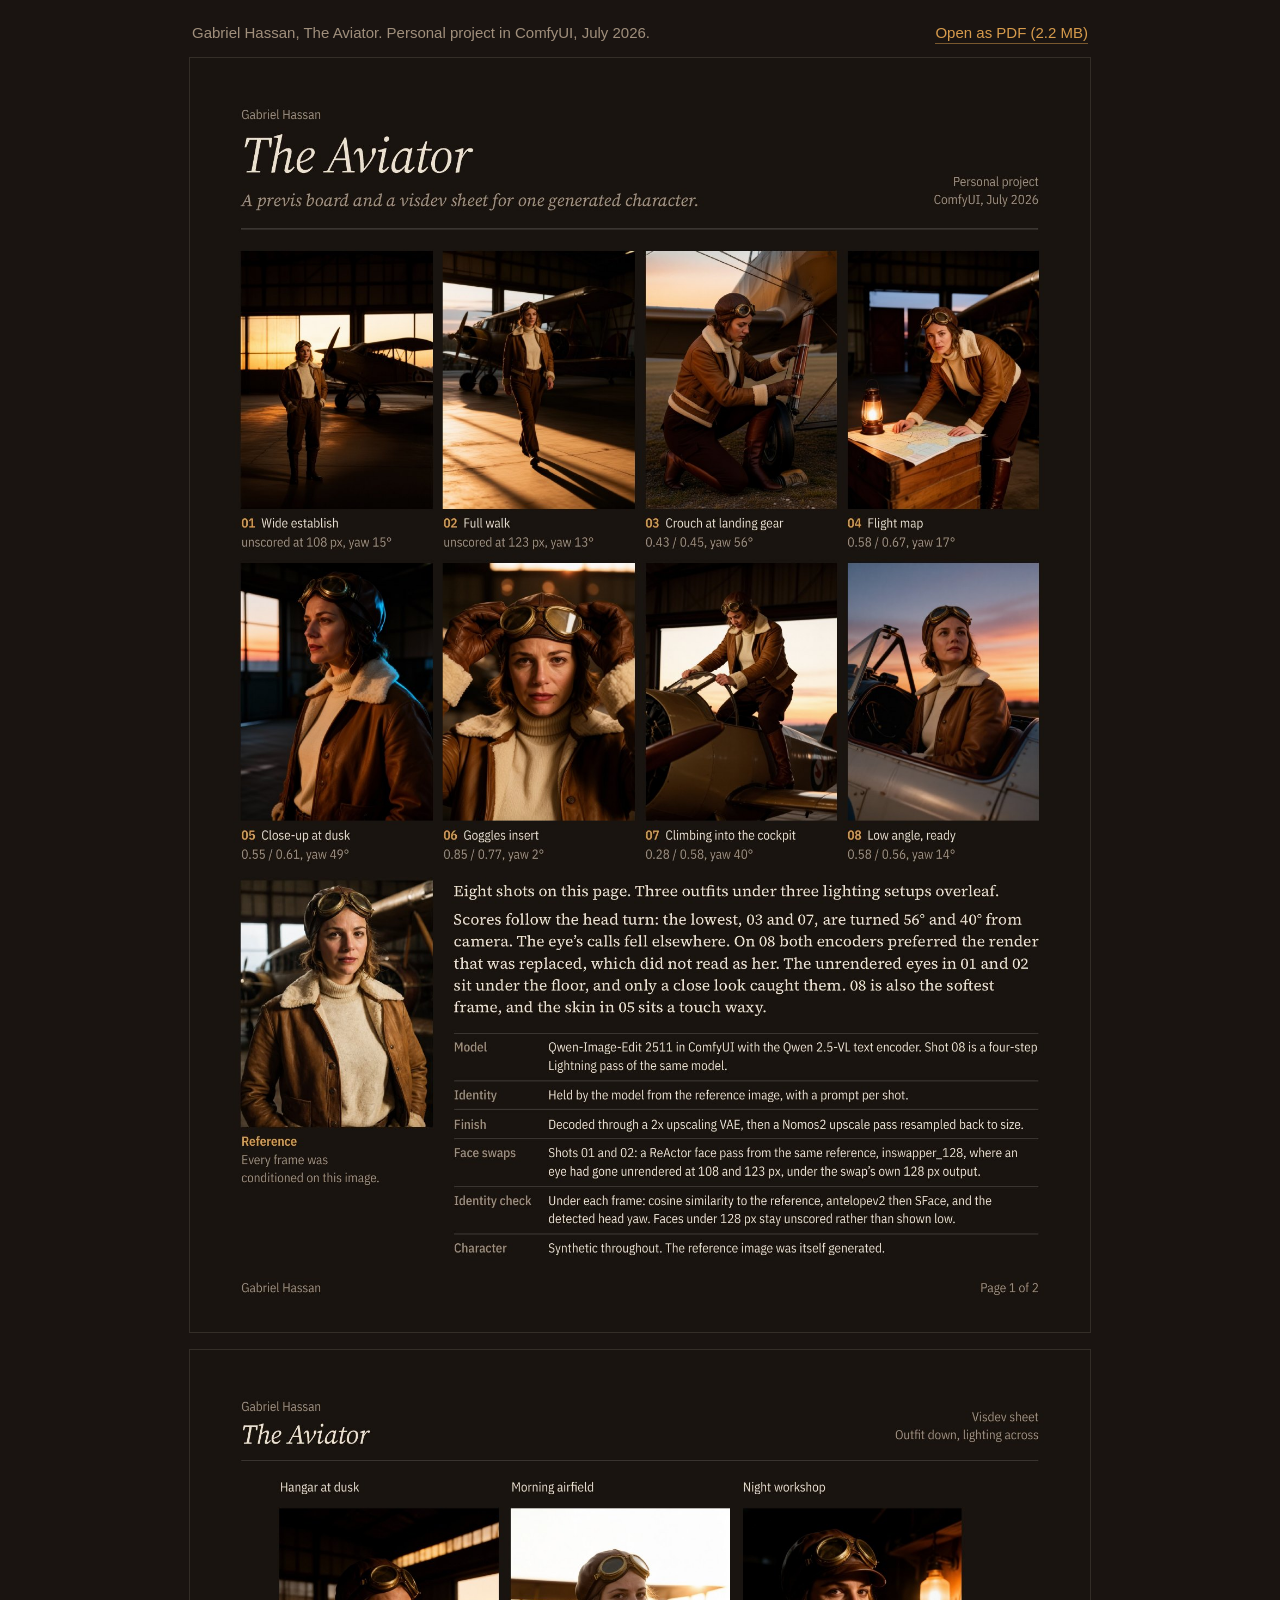
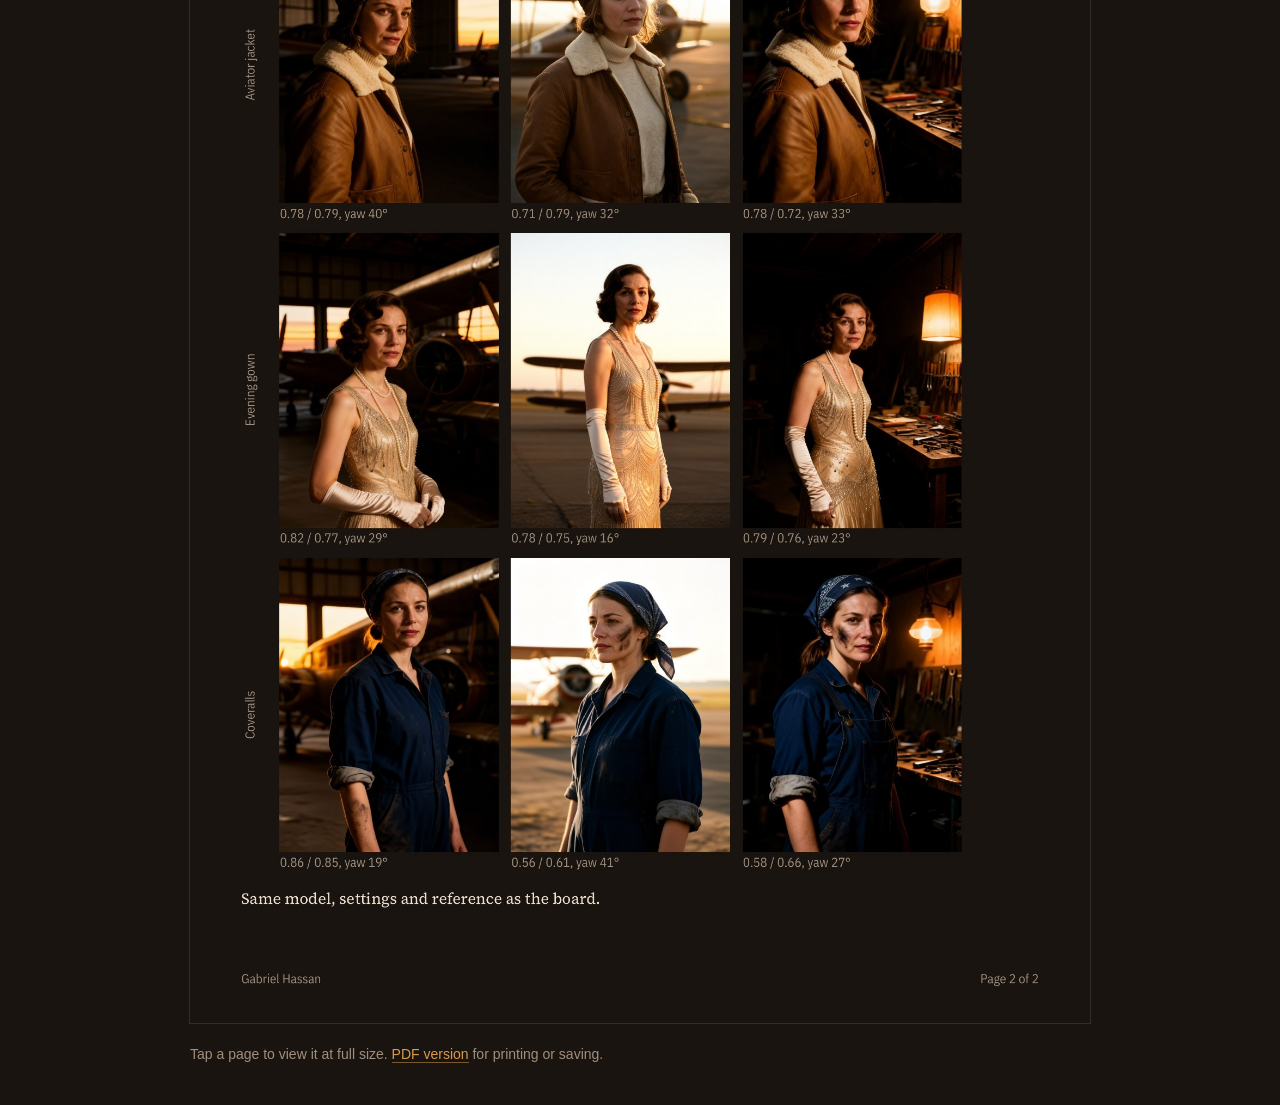
==== index.html @ c5a71114 "The Aviator board: landing page, page images and PDF" ====
<!DOCTYPE html>
<html lang="en">
<head>
<meta charset="utf-8">
<meta name="viewport" content="width=device-width, initial-scale=1">
<title>The Aviator, Gabriel Hassan</title>
<meta name="description" content="A previs board and a visdev sheet for one generated character, with identity scores under every frame. Personal project in ComfyUI, July 2026.">
<meta name="robots" content="noindex">
<style>
  :root { --ground: #1a1411; --wool: #ece1cf; --leather: #a08f7c; --lantern: #d79b4c; }
  html, body { margin: 0; padding: 0; background: var(--ground); color: var(--wool); }
  body { font-family: "IBM Plex Sans Condensed", "Helvetica Neue", Arial, sans-serif; font-size: 15px; line-height: 1.4; }
  .wrap { max-width: 900px; margin: 0 auto; padding: 16px 16px 40px; }
  header { display: flex; justify-content: space-between; align-items: baseline; gap: 16px; flex-wrap: wrap; padding: 6px 2px 14px; color: var(--leather); }
  header a { color: var(--lantern); text-decoration: none; border-bottom: 1px solid rgba(215,155,76,0.5); }
  header a:hover, header a:focus { border-bottom-color: var(--lantern); }
  .page { display: block; width: 100%; height: auto; margin: 0 0 18px; box-shadow: 0 0 0 1px rgba(236,225,207,0.12); }
  footer { color: var(--leather); font-size: 14px; padding-top: 4px; }
  footer a { color: var(--lantern); text-decoration: none; border-bottom: 1px solid rgba(215,155,76,0.5); }
</style>
</head>
<body>
<div class="wrap">
  <header>
    <span>Gabriel Hassan, The Aviator. Personal project in ComfyUI, July 2026.</span>
    <a href="Gabriel_Hassan_Aviator_Board.pdf">Open as PDF (2.2 MB)</a>
  </header>
  <a href="page-1.jpg"><img class="page" src="page-1.jpg" width="1653" height="2339" alt="Page 1: eight-shot previs board of The Aviator with a reference image, captions, identity scores under each shot and a spec table."></a>
  <a href="page-2.jpg"><img class="page" src="page-2.jpg" width="1653" height="2339" alt="Page 2: visdev sheet, three outfits down and three lighting setups across, with identity scores under each cell."></a>
  <footer>Tap a page to view it at full size. <a href="Gabriel_Hassan_Aviator_Board.pdf">PDF version</a> for printing or saving.</footer>
</div>
</body>
</html>
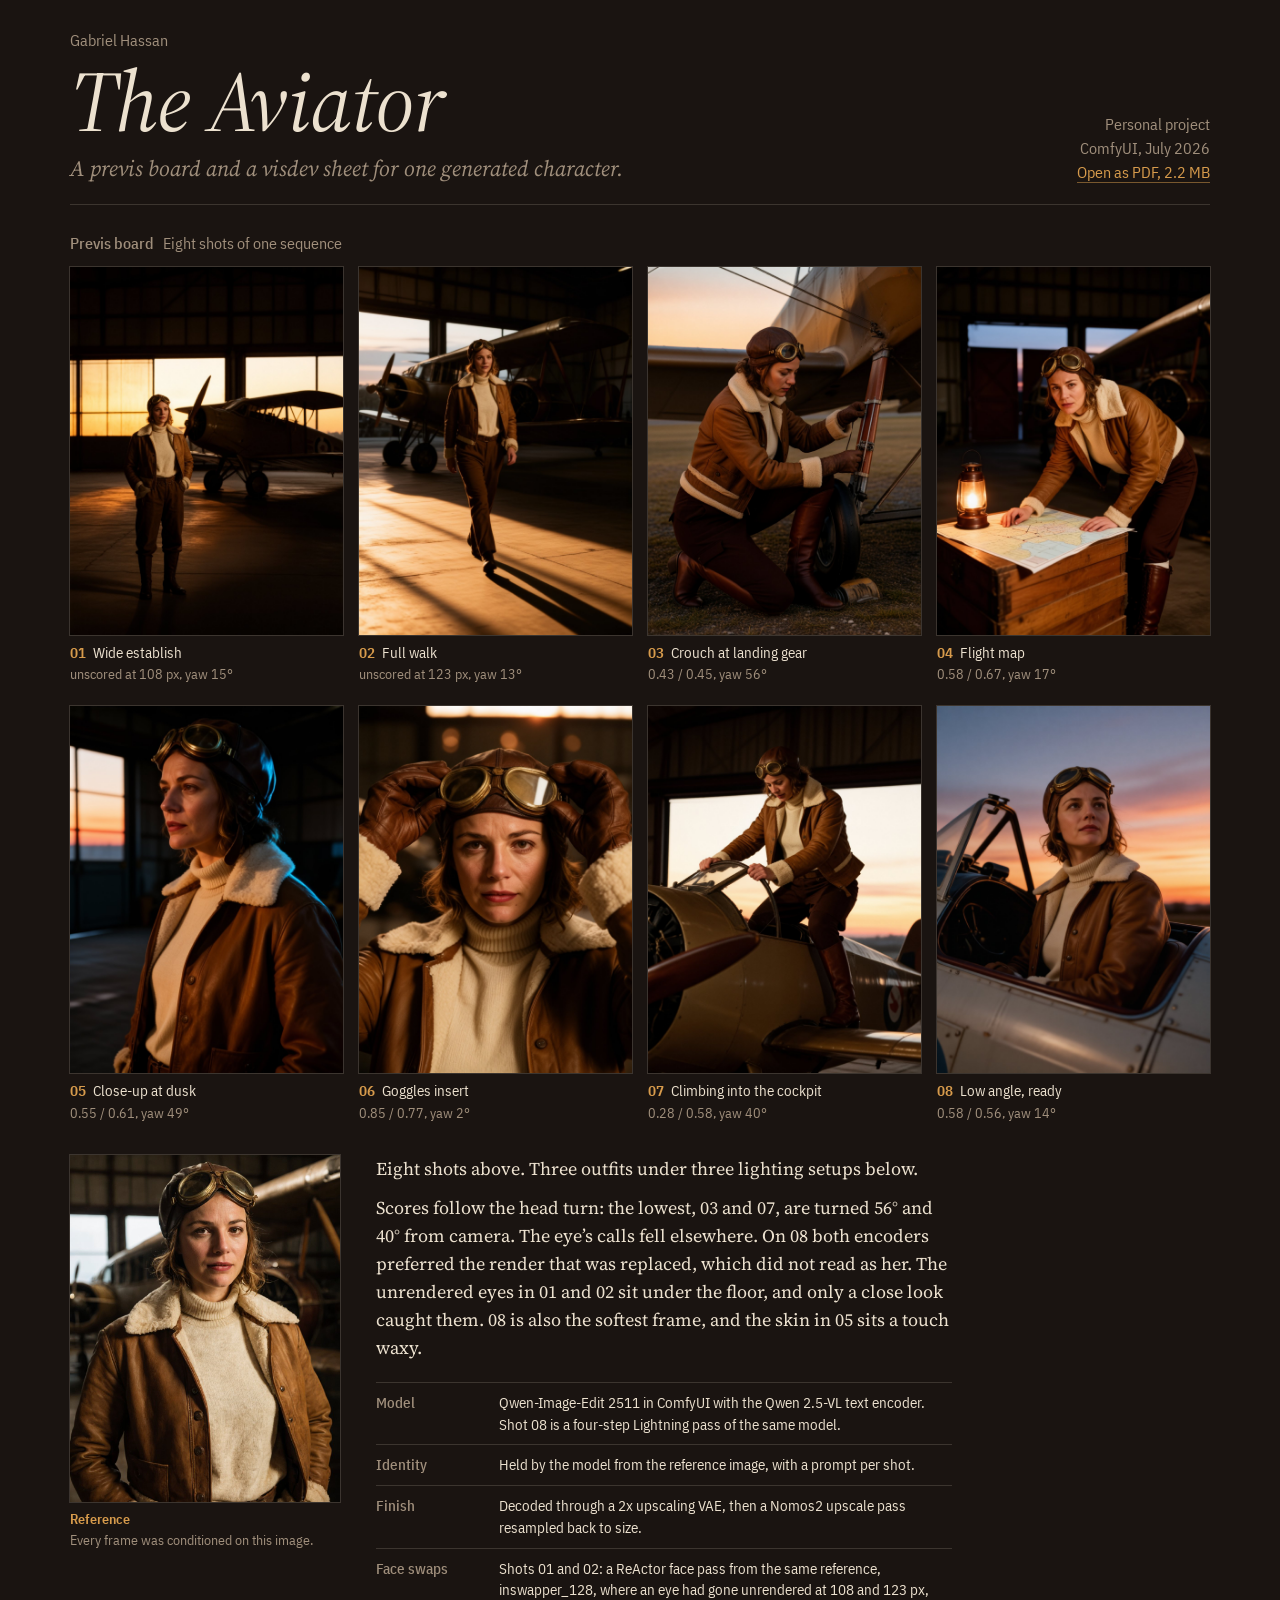
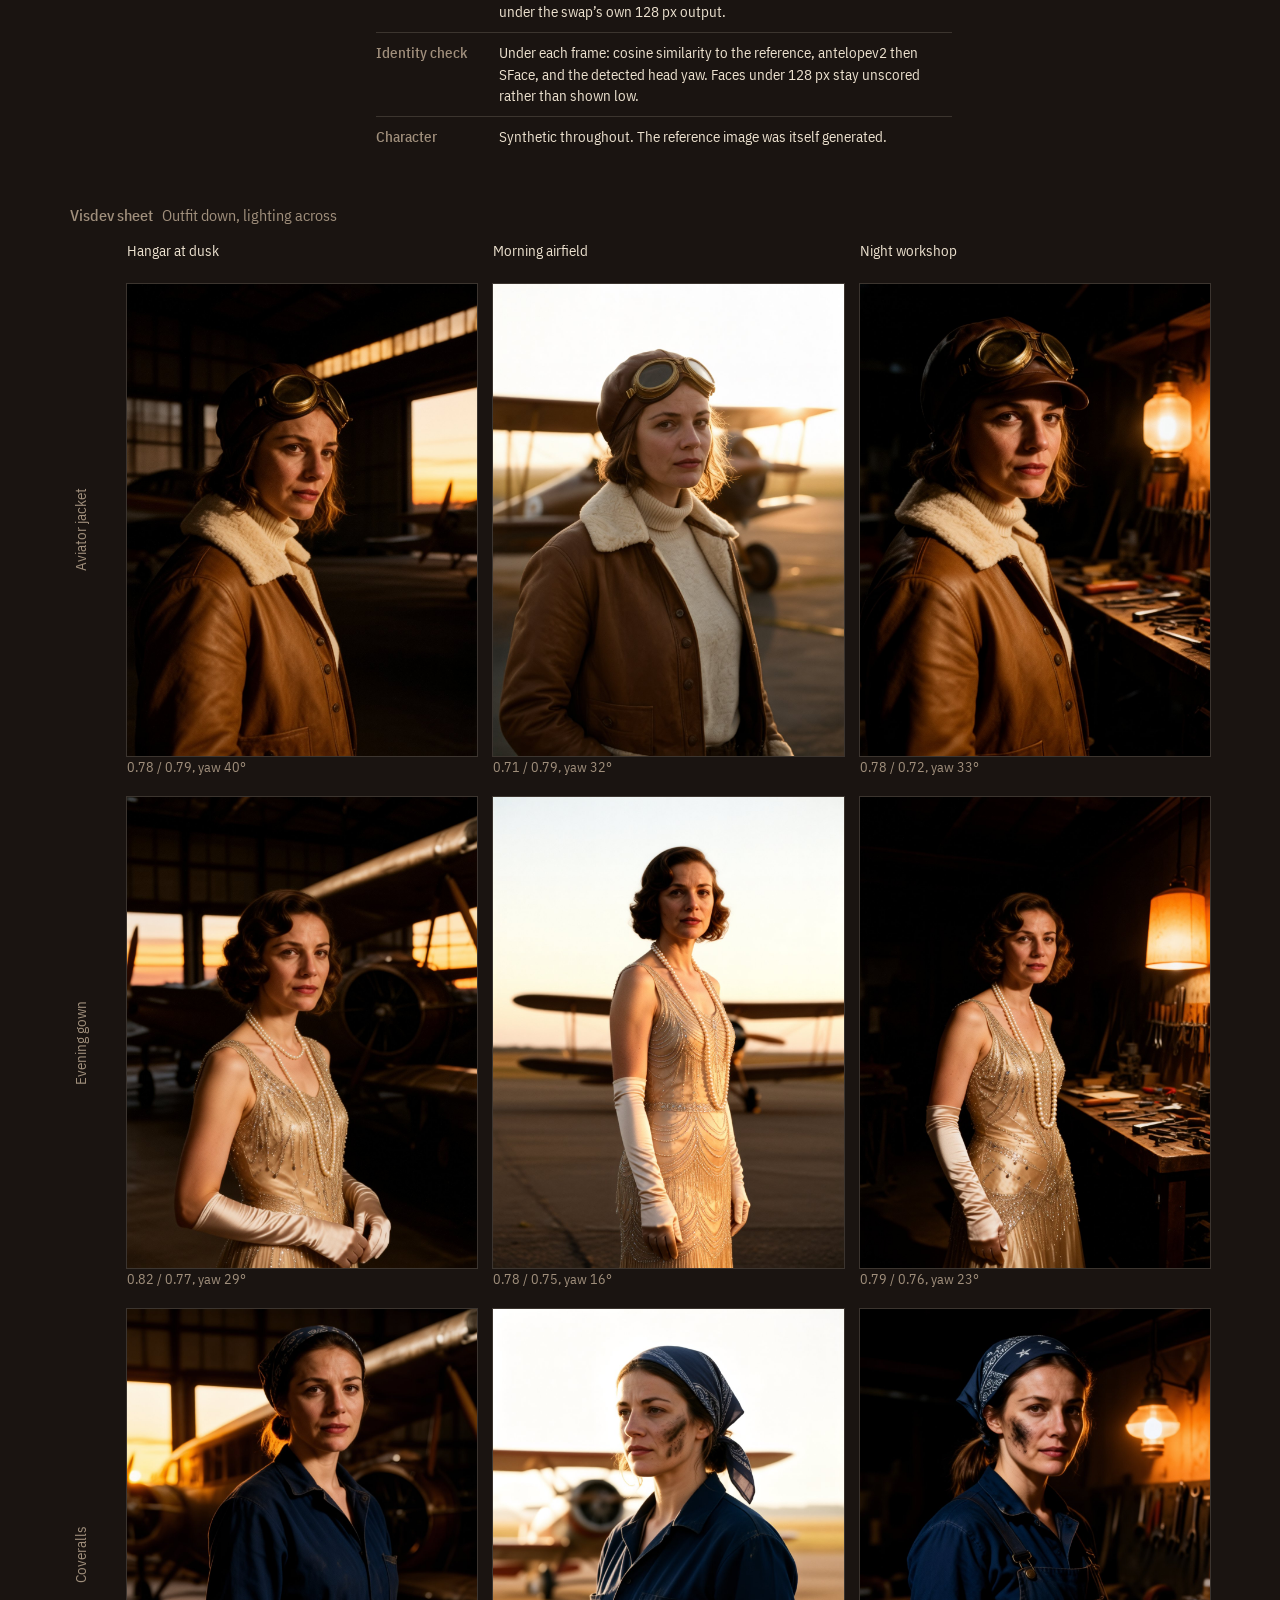
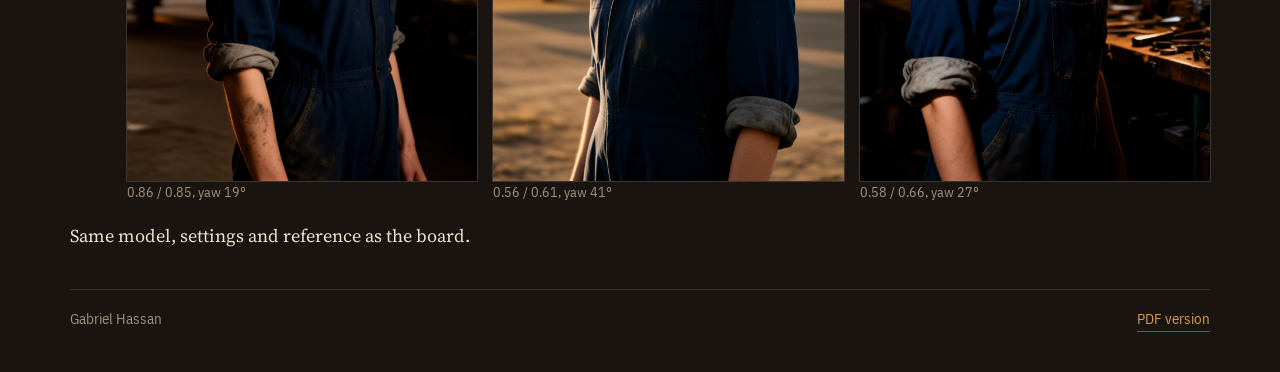
==== commit c9d68ec6: "Native responsive page: frames at 1200 px, live text, vendored fonts Replaces the two page images wi" ====
--- a/index.html
+++ b/index.html
@@ -6,28 +6,223 @@
 <title>The Aviator, Gabriel Hassan</title>
 <meta name="description" content="A previs board and a visdev sheet for one generated character, with identity scores under every frame. Personal project in ComfyUI, July 2026.">
 <meta name="robots" content="noindex">
+<meta name="theme-color" content="#1a1411">
+<link rel="stylesheet" href="fonts/fonts.css">
 <style>
-  :root { --ground: #1a1411; --wool: #ece1cf; --leather: #a08f7c; --lantern: #d79b4c; }
-  html, body { margin: 0; padding: 0; background: var(--ground); color: var(--wool); }
-  body { font-family: "IBM Plex Sans Condensed", "Helvetica Neue", Arial, sans-serif; font-size: 15px; line-height: 1.4; }
-  .wrap { max-width: 900px; margin: 0 auto; padding: 16px 16px 40px; }
-  header { display: flex; justify-content: space-between; align-items: baseline; gap: 16px; flex-wrap: wrap; padding: 6px 2px 14px; color: var(--leather); }
-  header a { color: var(--lantern); text-decoration: none; border-bottom: 1px solid rgba(215,155,76,0.5); }
-  header a:hover, header a:focus { border-bottom-color: var(--lantern); }
-  .page { display: block; width: 100%; height: auto; margin: 0 0 18px; box-shadow: 0 0 0 1px rgba(236,225,207,0.12); }
-  footer { color: var(--leather); font-size: 14px; padding-top: 4px; }
-  footer a { color: var(--lantern); text-decoration: none; border-bottom: 1px solid rgba(215,155,76,0.5); }
+  :root {
+    --ground: #1a1411; --wool: #ece1cf; --leather: #a08f7c; --lantern: #d79b4c; --hair: rgba(236, 225, 207, 0.16);
+    --serif: "Source Serif 4", "Liberation Serif", Georgia, serif;
+    --sans: "IBM Plex Sans Condensed", "Liberation Sans", Arial, sans-serif;
+  }
+  * { box-sizing: border-box; }
+  html { background: var(--ground); }
+  body { margin: 0; background: var(--ground); color: var(--wool); font-family: var(--serif); font-size: 17px; line-height: 1.5; font-optical-sizing: auto; -webkit-text-size-adjust: 100%; }
+  img { max-width: 100%; height: auto; display: block; }
+  a { color: var(--lantern); }
+  a:focus-visible { outline: 2px solid var(--lantern); outline-offset: 3px; }
+  p { margin: 0; }
+  .wrap { max-width: 1180px; margin: 0 auto; padding-inline: 20px; padding-block: 28px 40px; }
+  .sans { font-family: var(--sans); font-weight: 400; color: var(--leather); line-height: 1.4; }
+
+  .mast { display: grid; grid-template-columns: 1fr auto; align-items: end; gap: 16px 32px; padding-bottom: 20px; margin-bottom: 28px; border-bottom: 1px solid var(--hair); }
+  .mast .who { font-family: var(--sans); color: var(--leather); font-size: 16px; margin-bottom: 6px; }
+  .mast h1 { font-family: var(--serif); font-style: italic; font-weight: 400; font-size: clamp(46px, 7.5vw, 86px); line-height: 1; letter-spacing: -0.012em; margin: 0 0 10px; color: var(--wool); }
+  .mast .sub { font-style: italic; font-size: clamp(18px, 2vw, 22px); line-height: 1.35; color: var(--leather); max-width: 32em; }
+  .mast .meta { font-family: var(--sans); color: var(--leather); font-size: 16px; text-align: right; }
+  .mast .meta span { display: block; }
+  .mast .meta a { text-decoration: none; border-bottom: 1px solid rgba(215, 155, 76, 0.5); }
+  .mast .meta a:hover { border-bottom-color: var(--lantern); }
+
+  h2 { font-family: var(--sans); font-weight: 500; font-size: 16px; color: var(--leather); margin: 0 0 14px; line-height: 1.3; }
+  h2 span { font-weight: 400; }
+  h2 span::before { content: "   "; white-space: pre; }
+
+  .tiles { list-style: none; margin: 0 0 32px; padding: 0; display: grid; grid-template-columns: repeat(4, 1fr); gap: 22px 16px; }
+  .tile a, .cell a { display: block; box-shadow: 0 0 0 1px var(--hair); }
+  .tile a:hover, .cell a:hover { box-shadow: 0 0 0 1px var(--leather); }
+  .lab { display: block; margin-top: 8px; font-family: var(--sans); font-size: 15px; color: var(--wool); line-height: 1.35; }
+  .lab b { font-weight: 600; color: var(--lantern); margin-right: 7px; font-variant-numeric: tabular-nums; }
+  .score { display: block; margin-top: 2px; font-family: var(--sans); font-size: 14px; color: var(--leather); font-variant-numeric: tabular-nums; line-height: 1.35; }
+
+  .below { display: grid; grid-template-columns: minmax(200px, 270px) 1fr; gap: 24px 36px; align-items: start; margin-bottom: 48px; }
+  .ref { margin: 0; }
+  .ref a { display: block; box-shadow: 0 0 0 1px var(--hair); }
+  .ref figcaption { margin-top: 8px; font-family: var(--sans); font-size: 14px; color: var(--leather); line-height: 1.4; }
+  .ref figcaption b { display: block; font-weight: 600; color: var(--lantern); margin-bottom: 2px; }
+  .caption { font-size: 18px; line-height: 1.55; color: var(--wool); max-width: 64ch; }
+  .caption + .caption { margin-top: 12px; }
+  table.spec { border-collapse: collapse; width: 100%; max-width: 64ch; margin-top: 20px; }
+  table.spec th, table.spec td { font-family: var(--sans); font-size: 15px; line-height: 1.45; text-align: left; vertical-align: top; padding: 9px 0; border-top: 1px solid var(--hair); }
+  table.spec th { font-weight: 500; color: var(--leather); width: 8.2em; padding-right: 14px; }
+  table.spec td { color: var(--wool); }
+
+  .sheet { display: grid; grid-template-columns: 2.4em repeat(3, 1fr); gap: 20px 16px; align-items: start; margin-bottom: 20px; }
+  .sheet .colhead { font-family: var(--sans); font-size: 15px; color: var(--wool); padding-bottom: 2px; }
+  .sheet .rowhead { font-family: var(--sans); font-size: 15px; color: var(--leather); writing-mode: vertical-rl; transform: rotate(180deg); height: 100%; text-align: center; align-self: stretch; }
+  .sheet .light { display: none; }
+  .sheet + .caption { margin-bottom: 40px; }
+
+  footer { display: flex; justify-content: space-between; gap: 16px; flex-wrap: wrap; padding-top: 18px; border-top: 1px solid var(--hair); font-family: var(--sans); font-size: 15px; color: var(--leather); }
+  footer a { text-decoration: none; border-bottom: 1px solid rgba(215, 155, 76, 0.5); }
+
+  @media (max-width: 899px) {
+    .tiles { grid-template-columns: repeat(2, 1fr); gap: 20px 14px; }
+  }
+  @media (max-width: 719px) {
+    .wrap { padding-inline: 16px; padding-block: 20px 32px; }
+    .mast { grid-template-columns: 1fr; gap: 10px; }
+    .mast .meta { text-align: left; }
+    .below { grid-template-columns: 1fr; }
+    .ref { max-width: 270px; }
+    .sheet { grid-template-columns: repeat(3, 1fr); gap: 16px 8px; }
+    .sheet .colhead { display: none; }
+    .sheet .rowhead { grid-column: 1 / -1; writing-mode: horizontal-tb; transform: none; height: auto; text-align: left; color: var(--wool); margin-top: 6px; }
+    .sheet .light { display: block; margin-top: 6px; font-family: var(--sans); font-size: 13px; color: var(--wool); line-height: 1.3; }
+    .sheet .score { font-size: 12.5px; }
+    .lab { font-size: 14px; }
+    .score { font-size: 13px; }
+    .caption { font-size: 17px; }
+    table.spec th { width: 6.6em; padding-right: 10px; }
+    table.spec th, table.spec td { font-size: 14px; }
+  }
 </style>
 </head>
 <body>
 <div class="wrap">
-  <header>
-    <span>Gabriel Hassan, The Aviator. Personal project in ComfyUI, July 2026.</span>
-    <a href="Gabriel_Hassan_Aviator_Board.pdf">Open as PDF (2.2 MB)</a>
+  <header class="mast">
+    <div>
+      <div class="who">Gabriel Hassan</div>
+      <h1>The Aviator</h1>
+      <p class="sub">A previs board and a visdev sheet for one generated character.</p>
+    </div>
+    <div class="meta"><span>Personal project</span><span>ComfyUI, July 2026</span><span><a href="Gabriel_Hassan_Aviator_Board.pdf">Open as PDF, 2.2 MB</a></span></div>
   </header>
-  <a href="page-1.jpg"><img class="page" src="page-1.jpg" width="1653" height="2339" alt="Page 1: eight-shot previs board of The Aviator with a reference image, captions, identity scores under each shot and a spec table."></a>
-  <a href="page-2.jpg"><img class="page" src="page-2.jpg" width="1653" height="2339" alt="Page 2: visdev sheet, three outfits down and three lighting setups across, with identity scores under each cell."></a>
-  <footer>Tap a page to view it at full size. <a href="Gabriel_Hassan_Aviator_Board.pdf">PDF version</a> for printing or saving.</footer>
+
+  <section aria-labelledby="board-h">
+    <h2 id="board-h">Previs board<span>Eight shots of one sequence</span></h2>
+    <ol class="tiles">
+      <li class="tile">
+        <a href="frames/pfx-01.jpg"><img src="frames/pfx-01.jpg" width="1200" height="1615" loading="lazy" alt="Shot 01, wide establish"></a>
+        <span class="lab"><b>01</b>Wide establish</span>
+        <span class="score">unscored at 108 px, yaw 15°</span>
+      </li>
+      <li class="tile">
+        <a href="frames/pfx-02.jpg"><img src="frames/pfx-02.jpg" width="1200" height="1615" loading="lazy" alt="Shot 02, full walk"></a>
+        <span class="lab"><b>02</b>Full walk</span>
+        <span class="score">unscored at 123 px, yaw 13°</span>
+      </li>
+      <li class="tile">
+        <a href="frames/pfx-03.jpg"><img src="frames/pfx-03.jpg" width="1200" height="1615" loading="lazy" alt="Shot 03, crouch at landing gear"></a>
+        <span class="lab"><b>03</b>Crouch at landing gear</span>
+        <span class="score">0.43 / 0.45, yaw 56°</span>
+      </li>
+      <li class="tile">
+        <a href="frames/pfx-04.jpg"><img src="frames/pfx-04.jpg" width="1200" height="1615" loading="lazy" alt="Shot 04, flight map"></a>
+        <span class="lab"><b>04</b>Flight map</span>
+        <span class="score">0.58 / 0.67, yaw 17°</span>
+      </li>
+      <li class="tile">
+        <a href="frames/pfx-05.jpg"><img src="frames/pfx-05.jpg" width="1200" height="1615" loading="lazy" alt="Shot 05, close-up at dusk"></a>
+        <span class="lab"><b>05</b>Close-up at dusk</span>
+        <span class="score">0.55 / 0.61, yaw 49°</span>
+      </li>
+      <li class="tile">
+        <a href="frames/pfx-06.jpg"><img src="frames/pfx-06.jpg" width="1200" height="1615" loading="lazy" alt="Shot 06, goggles insert"></a>
+        <span class="lab"><b>06</b>Goggles insert</span>
+        <span class="score">0.85 / 0.77, yaw 2°</span>
+      </li>
+      <li class="tile">
+        <a href="frames/pfx-07.jpg"><img src="frames/pfx-07.jpg" width="1200" height="1615" loading="lazy" alt="Shot 07, climbing into the cockpit"></a>
+        <span class="lab"><b>07</b>Climbing into the cockpit</span>
+        <span class="score">0.28 / 0.58, yaw 40°</span>
+      </li>
+      <li class="tile">
+        <a href="frames/pfx-08.jpg"><img src="frames/pfx-08.jpg" width="1200" height="1615" loading="lazy" alt="Shot 08, low angle, ready"></a>
+        <span class="lab"><b>08</b>Low angle, ready</span>
+        <span class="score">0.58 / 0.56, yaw 14°</span>
+      </li>
+    </ol>
+
+    <div class="below">
+      <figure class="ref">
+        <a href="frames/reference.jpg"><img src="frames/reference.jpg" width="896" height="1152" alt="The reference image: the character in a shearling flight jacket and goggles, in a hangar"></a>
+        <figcaption><b>Reference</b>Every frame was conditioned on this image.</figcaption>
+      </figure>
+      <div>
+        <p class="caption">Eight shots above. Three outfits under three lighting setups below.</p>
+        <p class="caption">Scores follow the head turn: the lowest, 03 and 07, are turned 56° and 40° from camera. The eye’s calls fell elsewhere. On 08 both encoders preferred the render that was replaced, which did not read as her. The unrendered eyes in 01 and 02 sit under the floor, and only a close look caught them. 08 is also the softest frame, and the skin in 05 sits a touch waxy.</p>
+        <table class="spec">
+          <tr><th>Model</th><td>Qwen-Image-Edit 2511 in ComfyUI with the Qwen 2.5-VL text encoder. Shot 08 is a four-step Lightning pass of the same model.</td></tr>
+          <tr><th>Identity</th><td>Held by the model from the reference image, with a prompt per shot.</td></tr>
+          <tr><th>Finish</th><td>Decoded through a 2x upscaling VAE, then a Nomos2 upscale pass resampled back to size.</td></tr>
+          <tr><th>Face swaps</th><td>Shots 01 and 02: a ReActor face pass from the same reference, inswapper_128, where an eye had gone unrendered at 108 and 123 px, under the swap’s own 128 px output.</td></tr>
+          <tr><th>Identity check</th><td>Under each frame: cosine similarity to the reference, antelopev2 then SFace, and the detected head yaw. Faces under 128 px stay unscored rather than shown low.</td></tr>
+          <tr><th>Character</th><td>Synthetic throughout. The reference image was itself generated.</td></tr>
+        </table>
+      </div>
+    </div>
+  </section>
+
+  <section aria-labelledby="sheet-h">
+    <h2 id="sheet-h">Visdev sheet<span>Outfit down, lighting across</span></h2>
+    <div class="sheet">
+      <div></div>
+      <div class="colhead">Hangar at dusk</div>
+      <div class="colhead">Morning airfield</div>
+      <div class="colhead">Night workshop</div>
+      <div class="rowhead">Aviator jacket</div>
+      <div class="cell">
+        <a href="frames/pfx-o1-aviator_l1-hangardusk.jpg"><img src="frames/pfx-o1-aviator_l1-hangardusk.jpg" width="1200" height="1615" loading="lazy" alt="Aviator jacket, hangar at dusk"></a>
+        <span class="light">Hangar at dusk</span>
+        <span class="score">0.78 / 0.79, yaw 40°</span>
+      </div>
+      <div class="cell">
+        <a href="frames/pfx-o1-aviator_l2-morningfield.jpg"><img src="frames/pfx-o1-aviator_l2-morningfield.jpg" width="1200" height="1615" loading="lazy" alt="Aviator jacket, morning airfield"></a>
+        <span class="light">Morning airfield</span>
+        <span class="score">0.71 / 0.79, yaw 32°</span>
+      </div>
+      <div class="cell">
+        <a href="frames/pfx-o1-aviator_l3-nightshop.jpg"><img src="frames/pfx-o1-aviator_l3-nightshop.jpg" width="1200" height="1615" loading="lazy" alt="Aviator jacket, night workshop"></a>
+        <span class="light">Night workshop</span>
+        <span class="score">0.78 / 0.72, yaw 33°</span>
+      </div>
+      <div class="rowhead">Evening gown</div>
+      <div class="cell">
+        <a href="frames/pfx-o2-evening_l1-hangardusk.jpg"><img src="frames/pfx-o2-evening_l1-hangardusk.jpg" width="1200" height="1615" loading="lazy" alt="Evening gown, hangar at dusk"></a>
+        <span class="light">Hangar at dusk</span>
+        <span class="score">0.82 / 0.77, yaw 29°</span>
+      </div>
+      <div class="cell">
+        <a href="frames/pfx-o2-evening_l2-morningfield.jpg"><img src="frames/pfx-o2-evening_l2-morningfield.jpg" width="1200" height="1615" loading="lazy" alt="Evening gown, morning airfield"></a>
+        <span class="light">Morning airfield</span>
+        <span class="score">0.78 / 0.75, yaw 16°</span>
+      </div>
+      <div class="cell">
+        <a href="frames/pfx-o2-evening_l3-nightshop.jpg"><img src="frames/pfx-o2-evening_l3-nightshop.jpg" width="1200" height="1615" loading="lazy" alt="Evening gown, night workshop"></a>
+        <span class="light">Night workshop</span>
+        <span class="score">0.79 / 0.76, yaw 23°</span>
+      </div>
+      <div class="rowhead">Coveralls</div>
+      <div class="cell">
+        <a href="frames/pfx-o3-coveralls_l1-hangardusk.jpg"><img src="frames/pfx-o3-coveralls_l1-hangardusk.jpg" width="1200" height="1615" loading="lazy" alt="Coveralls, hangar at dusk"></a>
+        <span class="light">Hangar at dusk</span>
+        <span class="score">0.86 / 0.85, yaw 19°</span>
+      </div>
+      <div class="cell">
+        <a href="frames/pfx-o3-coveralls_l2-morningfield.jpg"><img src="frames/pfx-o3-coveralls_l2-morningfield.jpg" width="1200" height="1615" loading="lazy" alt="Coveralls, morning airfield"></a>
+        <span class="light">Morning airfield</span>
+        <span class="score">0.56 / 0.61, yaw 41°</span>
+      </div>
+      <div class="cell">
+        <a href="frames/pfx-o3-coveralls_l3-nightshop.jpg"><img src="frames/pfx-o3-coveralls_l3-nightshop.jpg" width="1200" height="1615" loading="lazy" alt="Coveralls, night workshop"></a>
+        <span class="light">Night workshop</span>
+        <span class="score">0.58 / 0.66, yaw 27°</span>
+      </div>
+    </div>
+    <p class="caption">Same model, settings and reference as the board.</p>
+  </section>
+
+  <footer><span>Gabriel Hassan</span><a href="Gabriel_Hassan_Aviator_Board.pdf">PDF version</a></footer>
 </div>
 </body>
 </html>
--- a/fonts/fonts.css
+++ b/fonts/fonts.css
@@ -0,0 +1,324 @@
+/* cyrillic-ext */
+@font-face {
+  font-family: 'IBM Plex Sans Condensed';
+  font-style: normal;
+  font-weight: 400;
+  font-display: swap;
+  src: url(./Gg8lN4UfRSqiPg7Jn2ZI12V4DCEwkj1E4LVeHYakyK7ThA.woff2) format('woff2');
+  unicode-range: U+0460-052F, U+1C80-1C8A, U+20B4, U+2DE0-2DFF, U+A640-A69F, U+FE2E-FE2F;
+}
+/* vietnamese */
+@font-face {
+  font-family: 'IBM Plex Sans Condensed';
+  font-style: normal;
+  font-weight: 400;
+  font-display: swap;
+  src: url(./Gg8lN4UfRSqiPg7Jn2ZI12V4DCEwkj1E4LVeHYamyK7ThA.woff2) format('woff2');
+  unicode-range: U+0102-0103, U+0110-0111, U+0128-0129, U+0168-0169, U+01A0-01A1, U+01AF-01B0, U+0300-0301, U+0303-0304, U+0308-0309, U+0323, U+0329, U+1EA0-1EF9, U+20AB;
+}
+/* latin-ext */
+@font-face {
+  font-family: 'IBM Plex Sans Condensed';
+  font-style: normal;
+  font-weight: 400;
+  font-display: swap;
+  src: url(./Gg8lN4UfRSqiPg7Jn2ZI12V4DCEwkj1E4LVeHYanyK7ThA.woff2) format('woff2');
+  unicode-range: U+0100-02BA, U+02BD-02C5, U+02C7-02CC, U+02CE-02D7, U+02DD-02FF, U+0304, U+0308, U+0329, U+1D00-1DBF, U+1E00-1E9F, U+1EF2-1EFF, U+2020, U+20A0-20AB, U+20AD-20C0, U+2113, U+2C60-2C7F, U+A720-A7FF;
+}
+/* latin */
+@font-face {
+  font-family: 'IBM Plex Sans Condensed';
+  font-style: normal;
+  font-weight: 400;
+  font-display: swap;
+  src: url(./Gg8lN4UfRSqiPg7Jn2ZI12V4DCEwkj1E4LVeHYapyK4.woff2) format('woff2');
+  unicode-range: U+0000-00FF, U+0131, U+0152-0153, U+02BB-02BC, U+02C6, U+02DA, U+02DC, U+0304, U+0308, U+0329, U+2000-206F, U+20AC, U+2122, U+2191, U+2193, U+2212, U+2215, U+FEFF, U+FFFD;
+}
+/* cyrillic-ext */
+@font-face {
+  font-family: 'IBM Plex Sans Condensed';
+  font-style: normal;
+  font-weight: 500;
+  font-display: swap;
+  src: url(./Gg8gN4UfRSqiPg7Jn2ZI12V4DCEwkj1E4LVeHY5a67vhpYY1Fw.woff2) format('woff2');
+  unicode-range: U+0460-052F, U+1C80-1C8A, U+20B4, U+2DE0-2DFF, U+A640-A69F, U+FE2E-FE2F;
+}
+/* vietnamese */
+@font-face {
+  font-family: 'IBM Plex Sans Condensed';
+  font-style: normal;
+  font-weight: 500;
+  font-display: swap;
+  src: url(./Gg8gN4UfRSqiPg7Jn2ZI12V4DCEwkj1E4LVeHY5a67vjpYY1Fw.woff2) format('woff2');
+  unicode-range: U+0102-0103, U+0110-0111, U+0128-0129, U+0168-0169, U+01A0-01A1, U+01AF-01B0, U+0300-0301, U+0303-0304, U+0308-0309, U+0323, U+0329, U+1EA0-1EF9, U+20AB;
+}
+/* latin-ext */
+@font-face {
+  font-family: 'IBM Plex Sans Condensed';
+  font-style: normal;
+  font-weight: 500;
+  font-display: swap;
+  src: url(./Gg8gN4UfRSqiPg7Jn2ZI12V4DCEwkj1E4LVeHY5a67vipYY1Fw.woff2) format('woff2');
+  unicode-range: U+0100-02BA, U+02BD-02C5, U+02C7-02CC, U+02CE-02D7, U+02DD-02FF, U+0304, U+0308, U+0329, U+1D00-1DBF, U+1E00-1E9F, U+1EF2-1EFF, U+2020, U+20A0-20AB, U+20AD-20C0, U+2113, U+2C60-2C7F, U+A720-A7FF;
+}
+/* latin */
+@font-face {
+  font-family: 'IBM Plex Sans Condensed';
+  font-style: normal;
+  font-weight: 500;
+  font-display: swap;
+  src: url(./Gg8gN4UfRSqiPg7Jn2ZI12V4DCEwkj1E4LVeHY5a67vspYY.woff2) format('woff2');
+  unicode-range: U+0000-00FF, U+0131, U+0152-0153, U+02BB-02BC, U+02C6, U+02DA, U+02DC, U+0304, U+0308, U+0329, U+2000-206F, U+20AC, U+2122, U+2191, U+2193, U+2212, U+2215, U+FEFF, U+FFFD;
+}
+/* cyrillic-ext */
+@font-face {
+  font-family: 'IBM Plex Sans Condensed';
+  font-style: normal;
+  font-weight: 600;
+  font-display: swap;
+  src: url(./Gg8gN4UfRSqiPg7Jn2ZI12V4DCEwkj1E4LVeHY527LvhpYY1Fw.woff2) format('woff2');
+  unicode-range: U+0460-052F, U+1C80-1C8A, U+20B4, U+2DE0-2DFF, U+A640-A69F, U+FE2E-FE2F;
+}
+/* vietnamese */
+@font-face {
+  font-family: 'IBM Plex Sans Condensed';
+  font-style: normal;
+  font-weight: 600;
+  font-display: swap;
+  src: url(./Gg8gN4UfRSqiPg7Jn2ZI12V4DCEwkj1E4LVeHY527LvjpYY1Fw.woff2) format('woff2');
+  unicode-range: U+0102-0103, U+0110-0111, U+0128-0129, U+0168-0169, U+01A0-01A1, U+01AF-01B0, U+0300-0301, U+0303-0304, U+0308-0309, U+0323, U+0329, U+1EA0-1EF9, U+20AB;
+}
+/* latin-ext */
+@font-face {
+  font-family: 'IBM Plex Sans Condensed';
+  font-style: normal;
+  font-weight: 600;
+  font-display: swap;
+  src: url(./Gg8gN4UfRSqiPg7Jn2ZI12V4DCEwkj1E4LVeHY527LvipYY1Fw.woff2) format('woff2');
+  unicode-range: U+0100-02BA, U+02BD-02C5, U+02C7-02CC, U+02CE-02D7, U+02DD-02FF, U+0304, U+0308, U+0329, U+1D00-1DBF, U+1E00-1E9F, U+1EF2-1EFF, U+2020, U+20A0-20AB, U+20AD-20C0, U+2113, U+2C60-2C7F, U+A720-A7FF;
+}
+/* latin */
+@font-face {
+  font-family: 'IBM Plex Sans Condensed';
+  font-style: normal;
+  font-weight: 600;
+  font-display: swap;
+  src: url(./Gg8gN4UfRSqiPg7Jn2ZI12V4DCEwkj1E4LVeHY527LvspYY.woff2) format('woff2');
+  unicode-range: U+0000-00FF, U+0131, U+0152-0153, U+02BB-02BC, U+02C6, U+02DA, U+02DC, U+0304, U+0308, U+0329, U+2000-206F, U+20AC, U+2122, U+2191, U+2193, U+2212, U+2215, U+FEFF, U+FFFD;
+}
+/* cyrillic-ext */
+@font-face {
+  font-family: 'Source Serif 4';
+  font-style: italic;
+  font-weight: 400;
+  font-display: swap;
+  src: url(./vEFH2_tTDB4M7-auWDN0ahZJW1ge6NmXq2ZbF8zBfb98SUr3aX2AzA.woff2) format('woff2');
+  unicode-range: U+0460-052F, U+1C80-1C8A, U+20B4, U+2DE0-2DFF, U+A640-A69F, U+FE2E-FE2F;
+}
+/* cyrillic */
+@font-face {
+  font-family: 'Source Serif 4';
+  font-style: italic;
+  font-weight: 400;
+  font-display: swap;
+  src: url(./vEFH2_tTDB4M7-auWDN0ahZJW1ge6NmXq2ZbF8zBfb98SUr-aX2AzA.woff2) format('woff2');
+  unicode-range: U+0301, U+0400-045F, U+0490-0491, U+04B0-04B1, U+2116;
+}
+/* greek */
+@font-face {
+  font-family: 'Source Serif 4';
+  font-style: italic;
+  font-weight: 400;
+  font-display: swap;
+  src: url(./vEFH2_tTDB4M7-auWDN0ahZJW1ge6NmXq2ZbF8zBfb98SUr5aX2AzA.woff2) format('woff2');
+  unicode-range: U+0370-0377, U+037A-037F, U+0384-038A, U+038C, U+038E-03A1, U+03A3-03FF;
+}
+/* vietnamese */
+@font-face {
+  font-family: 'Source Serif 4';
+  font-style: italic;
+  font-weight: 400;
+  font-display: swap;
+  src: url(./vEFH2_tTDB4M7-auWDN0ahZJW1ge6NmXq2ZbF8zBfb98SUr1aX2AzA.woff2) format('woff2');
+  unicode-range: U+0102-0103, U+0110-0111, U+0128-0129, U+0168-0169, U+01A0-01A1, U+01AF-01B0, U+0300-0301, U+0303-0304, U+0308-0309, U+0323, U+0329, U+1EA0-1EF9, U+20AB;
+}
+/* latin-ext */
+@font-face {
+  font-family: 'Source Serif 4';
+  font-style: italic;
+  font-weight: 400;
+  font-display: swap;
+  src: url(./vEFH2_tTDB4M7-auWDN0ahZJW1ge6NmXq2ZbF8zBfb98SUr0aX2AzA.woff2) format('woff2');
+  unicode-range: U+0100-02BA, U+02BD-02C5, U+02C7-02CC, U+02CE-02D7, U+02DD-02FF, U+0304, U+0308, U+0329, U+1D00-1DBF, U+1E00-1E9F, U+1EF2-1EFF, U+2020, U+20A0-20AB, U+20AD-20C0, U+2113, U+2C60-2C7F, U+A720-A7FF;
+}
+/* latin */
+@font-face {
+  font-family: 'Source Serif 4';
+  font-style: italic;
+  font-weight: 400;
+  font-display: swap;
+  src: url(./vEFH2_tTDB4M7-auWDN0ahZJW1ge6NmXq2ZbF8zBfb98SUr6aX0.woff2) format('woff2');
+  unicode-range: U+0000-00FF, U+0131, U+0152-0153, U+02BB-02BC, U+02C6, U+02DA, U+02DC, U+0304, U+0308, U+0329, U+2000-206F, U+20AC, U+2122, U+2191, U+2193, U+2212, U+2215, U+FEFF, U+FFFD;
+}
+/* cyrillic-ext */
+@font-face {
+  font-family: 'Source Serif 4';
+  font-style: normal;
+  font-weight: 400;
+  font-display: swap;
+  src: url(./vEFI2_tTDB4M7-auWDN0ahZJW1gW8tenXg.woff2) format('woff2');
+  unicode-range: U+0460-052F, U+1C80-1C8A, U+20B4, U+2DE0-2DFF, U+A640-A69F, U+FE2E-FE2F;
+}
+/* cyrillic */
+@font-face {
+  font-family: 'Source Serif 4';
+  font-style: normal;
+  font-weight: 400;
+  font-display: swap;
+  src: url(./vEFI2_tTDB4M7-auWDN0ahZJW1gf8tenXg.woff2) format('woff2');
+  unicode-range: U+0301, U+0400-045F, U+0490-0491, U+04B0-04B1, U+2116;
+}
+/* greek */
+@font-face {
+  font-family: 'Source Serif 4';
+  font-style: normal;
+  font-weight: 400;
+  font-display: swap;
+  src: url(./vEFI2_tTDB4M7-auWDN0ahZJW1gY8tenXg.woff2) format('woff2');
+  unicode-range: U+0370-0377, U+037A-037F, U+0384-038A, U+038C, U+038E-03A1, U+03A3-03FF;
+}
+/* vietnamese */
+@font-face {
+  font-family: 'Source Serif 4';
+  font-style: normal;
+  font-weight: 400;
+  font-display: swap;
+  src: url(./vEFI2_tTDB4M7-auWDN0ahZJW1gU8tenXg.woff2) format('woff2');
+  unicode-range: U+0102-0103, U+0110-0111, U+0128-0129, U+0168-0169, U+01A0-01A1, U+01AF-01B0, U+0300-0301, U+0303-0304, U+0308-0309, U+0323, U+0329, U+1EA0-1EF9, U+20AB;
+}
+/* latin-ext */
+@font-face {
+  font-family: 'Source Serif 4';
+  font-style: normal;
+  font-weight: 400;
+  font-display: swap;
+  src: url(./vEFI2_tTDB4M7-auWDN0ahZJW1gV8tenXg.woff2) format('woff2');
+  unicode-range: U+0100-02BA, U+02BD-02C5, U+02C7-02CC, U+02CE-02D7, U+02DD-02FF, U+0304, U+0308, U+0329, U+1D00-1DBF, U+1E00-1E9F, U+1EF2-1EFF, U+2020, U+20A0-20AB, U+20AD-20C0, U+2113, U+2C60-2C7F, U+A720-A7FF;
+}
+/* latin */
+@font-face {
+  font-family: 'Source Serif 4';
+  font-style: normal;
+  font-weight: 400;
+  font-display: swap;
+  src: url(./vEFI2_tTDB4M7-auWDN0ahZJW1gb8tc.woff2) format('woff2');
+  unicode-range: U+0000-00FF, U+0131, U+0152-0153, U+02BB-02BC, U+02C6, U+02DA, U+02DC, U+0304, U+0308, U+0329, U+2000-206F, U+20AC, U+2122, U+2191, U+2193, U+2212, U+2215, U+FEFF, U+FFFD;
+}
+/* cyrillic-ext */
+@font-face {
+  font-family: 'Source Serif 4';
+  font-style: normal;
+  font-weight: 600;
+  font-display: swap;
+  src: url(./vEFI2_tTDB4M7-auWDN0ahZJW1gW8tenXg.woff2) format('woff2');
+  unicode-range: U+0460-052F, U+1C80-1C8A, U+20B4, U+2DE0-2DFF, U+A640-A69F, U+FE2E-FE2F;
+}
+/* cyrillic */
+@font-face {
+  font-family: 'Source Serif 4';
+  font-style: normal;
+  font-weight: 600;
+  font-display: swap;
+  src: url(./vEFI2_tTDB4M7-auWDN0ahZJW1gf8tenXg.woff2) format('woff2');
+  unicode-range: U+0301, U+0400-045F, U+0490-0491, U+04B0-04B1, U+2116;
+}
+/* greek */
+@font-face {
+  font-family: 'Source Serif 4';
+  font-style: normal;
+  font-weight: 600;
+  font-display: swap;
+  src: url(./vEFI2_tTDB4M7-auWDN0ahZJW1gY8tenXg.woff2) format('woff2');
+  unicode-range: U+0370-0377, U+037A-037F, U+0384-038A, U+038C, U+038E-03A1, U+03A3-03FF;
+}
+/* vietnamese */
+@font-face {
+  font-family: 'Source Serif 4';
+  font-style: normal;
+  font-weight: 600;
+  font-display: swap;
+  src: url(./vEFI2_tTDB4M7-auWDN0ahZJW1gU8tenXg.woff2) format('woff2');
+  unicode-range: U+0102-0103, U+0110-0111, U+0128-0129, U+0168-0169, U+01A0-01A1, U+01AF-01B0, U+0300-0301, U+0303-0304, U+0308-0309, U+0323, U+0329, U+1EA0-1EF9, U+20AB;
+}
+/* latin-ext */
+@font-face {
+  font-family: 'Source Serif 4';
+  font-style: normal;
+  font-weight: 600;
+  font-display: swap;
+  src: url(./vEFI2_tTDB4M7-auWDN0ahZJW1gV8tenXg.woff2) format('woff2');
+  unicode-range: U+0100-02BA, U+02BD-02C5, U+02C7-02CC, U+02CE-02D7, U+02DD-02FF, U+0304, U+0308, U+0329, U+1D00-1DBF, U+1E00-1E9F, U+1EF2-1EFF, U+2020, U+20A0-20AB, U+20AD-20C0, U+2113, U+2C60-2C7F, U+A720-A7FF;
+}
+/* latin */
+@font-face {
+  font-family: 'Source Serif 4';
+  font-style: normal;
+  font-weight: 600;
+  font-display: swap;
+  src: url(./vEFI2_tTDB4M7-auWDN0ahZJW1gb8tc.woff2) format('woff2');
+  unicode-range: U+0000-00FF, U+0131, U+0152-0153, U+02BB-02BC, U+02C6, U+02DA, U+02DC, U+0304, U+0308, U+0329, U+2000-206F, U+20AC, U+2122, U+2191, U+2193, U+2212, U+2215, U+FEFF, U+FFFD;
+}
+/* cyrillic-ext */
+@font-face {
+  font-family: 'Source Serif 4';
+  font-style: normal;
+  font-weight: 700;
+  font-display: swap;
+  src: url(./vEFI2_tTDB4M7-auWDN0ahZJW1gW8tenXg.woff2) format('woff2');
+  unicode-range: U+0460-052F, U+1C80-1C8A, U+20B4, U+2DE0-2DFF, U+A640-A69F, U+FE2E-FE2F;
+}
+/* cyrillic */
+@font-face {
+  font-family: 'Source Serif 4';
+  font-style: normal;
+  font-weight: 700;
+  font-display: swap;
+  src: url(./vEFI2_tTDB4M7-auWDN0ahZJW1gf8tenXg.woff2) format('woff2');
+  unicode-range: U+0301, U+0400-045F, U+0490-0491, U+04B0-04B1, U+2116;
+}
+/* greek */
+@font-face {
+  font-family: 'Source Serif 4';
+  font-style: normal;
+  font-weight: 700;
+  font-display: swap;
+  src: url(./vEFI2_tTDB4M7-auWDN0ahZJW1gY8tenXg.woff2) format('woff2');
+  unicode-range: U+0370-0377, U+037A-037F, U+0384-038A, U+038C, U+038E-03A1, U+03A3-03FF;
+}
+/* vietnamese */
+@font-face {
+  font-family: 'Source Serif 4';
+  font-style: normal;
+  font-weight: 700;
+  font-display: swap;
+  src: url(./vEFI2_tTDB4M7-auWDN0ahZJW1gU8tenXg.woff2) format('woff2');
+  unicode-range: U+0102-0103, U+0110-0111, U+0128-0129, U+0168-0169, U+01A0-01A1, U+01AF-01B0, U+0300-0301, U+0303-0304, U+0308-0309, U+0323, U+0329, U+1EA0-1EF9, U+20AB;
+}
+/* latin-ext */
+@font-face {
+  font-family: 'Source Serif 4';
+  font-style: normal;
+  font-weight: 700;
+  font-display: swap;
+  src: url(./vEFI2_tTDB4M7-auWDN0ahZJW1gV8tenXg.woff2) format('woff2');
+  unicode-range: U+0100-02BA, U+02BD-02C5, U+02C7-02CC, U+02CE-02D7, U+02DD-02FF, U+0304, U+0308, U+0329, U+1D00-1DBF, U+1E00-1E9F, U+1EF2-1EFF, U+2020, U+20A0-20AB, U+20AD-20C0, U+2113, U+2C60-2C7F, U+A720-A7FF;
+}
+/* latin */
+@font-face {
+  font-family: 'Source Serif 4';
+  font-style: normal;
+  font-weight: 700;
+  font-display: swap;
+  src: url(./vEFI2_tTDB4M7-auWDN0ahZJW1gb8tc.woff2) format('woff2');
+  unicode-range: U+0000-00FF, U+0131, U+0152-0153, U+02BB-02BC, U+02C6, U+02DA, U+02DC, U+0304, U+0308, U+0329, U+2000-206F, U+20AC, U+2122, U+2191, U+2193, U+2212, U+2215, U+FEFF, U+FFFD;
+}
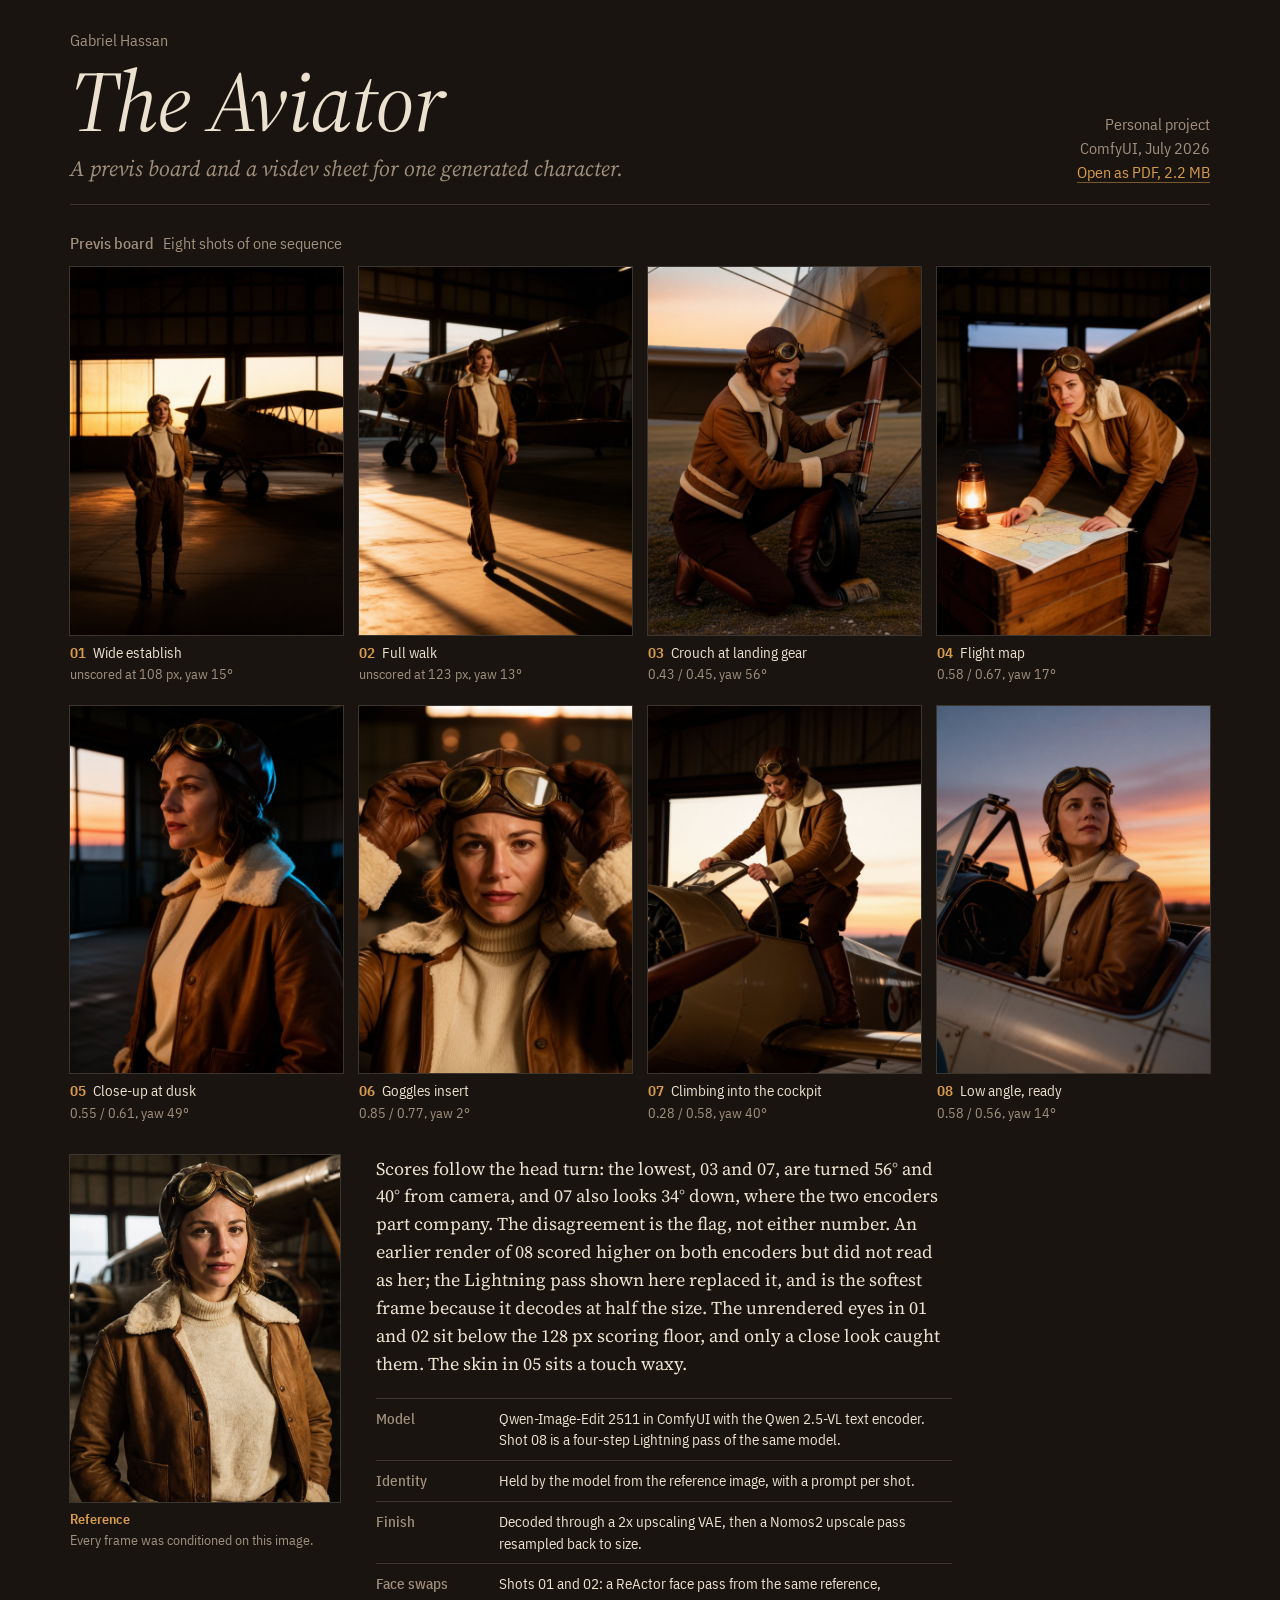
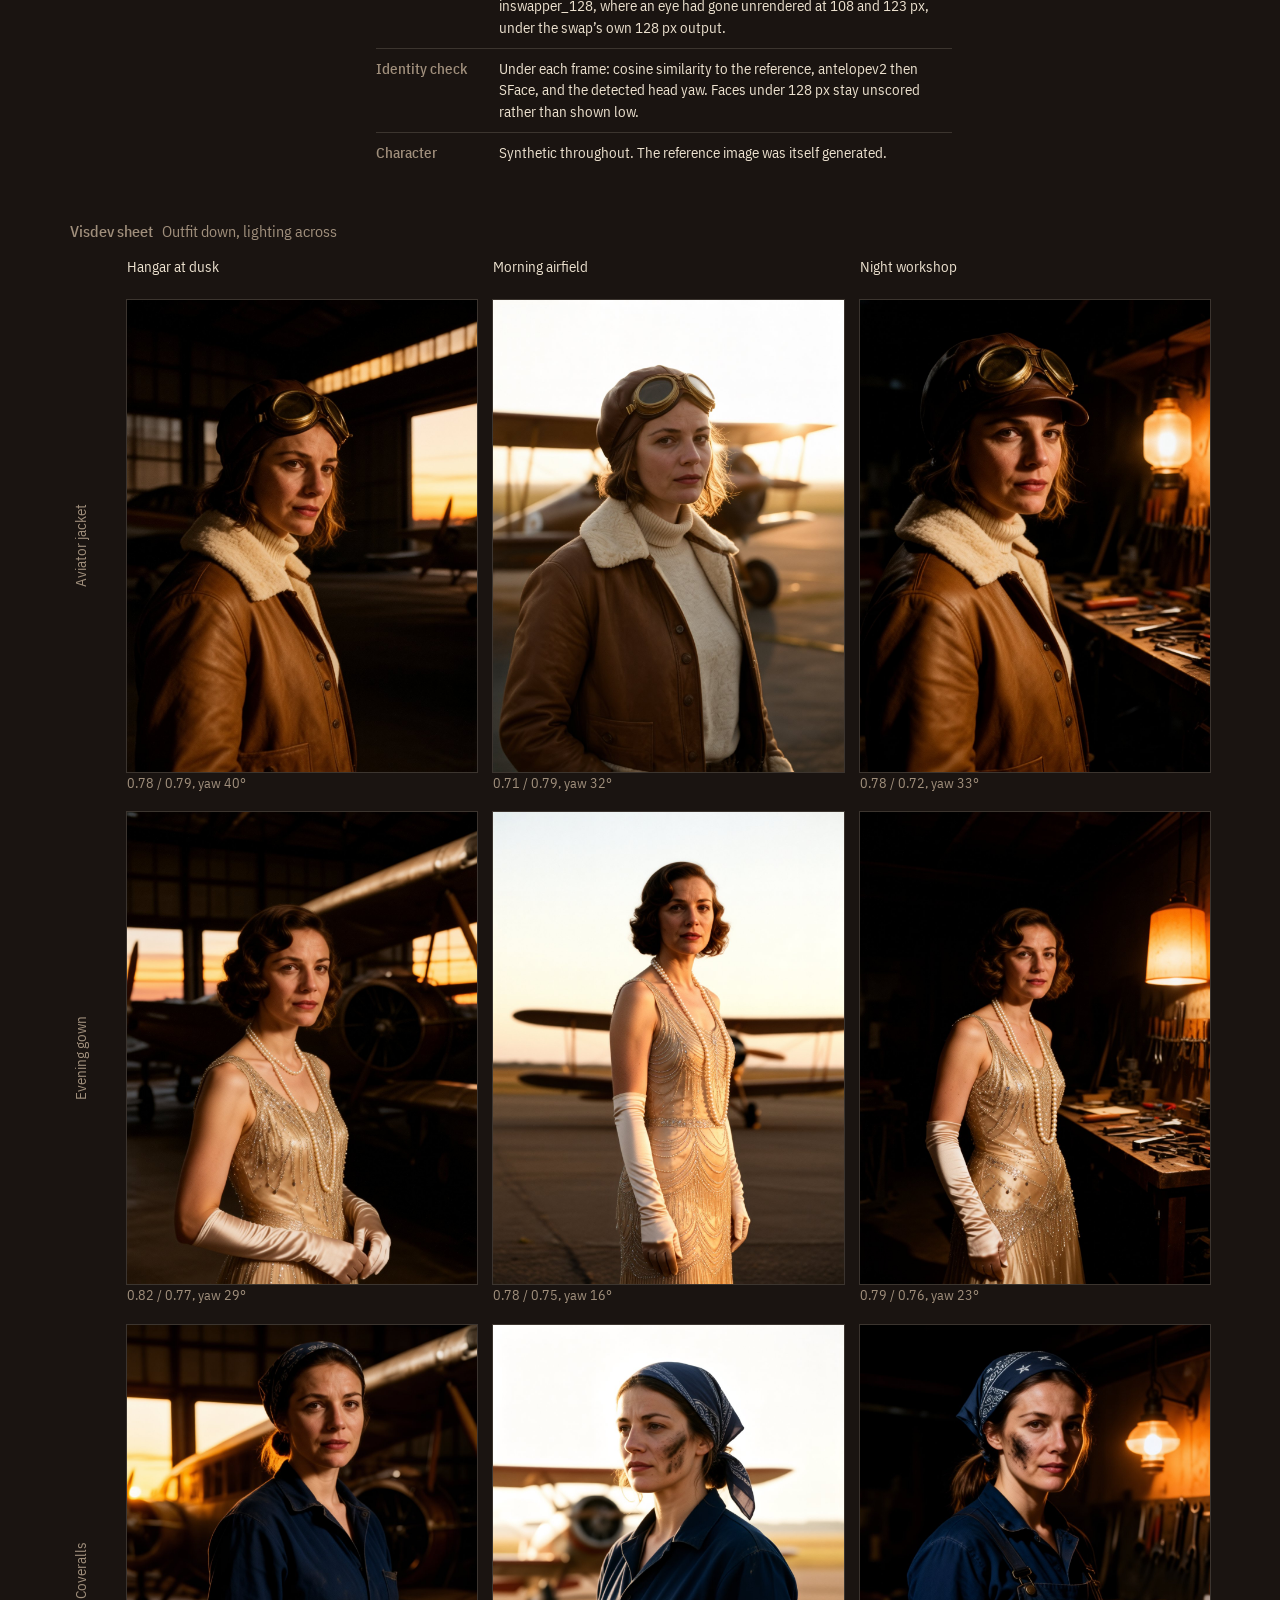
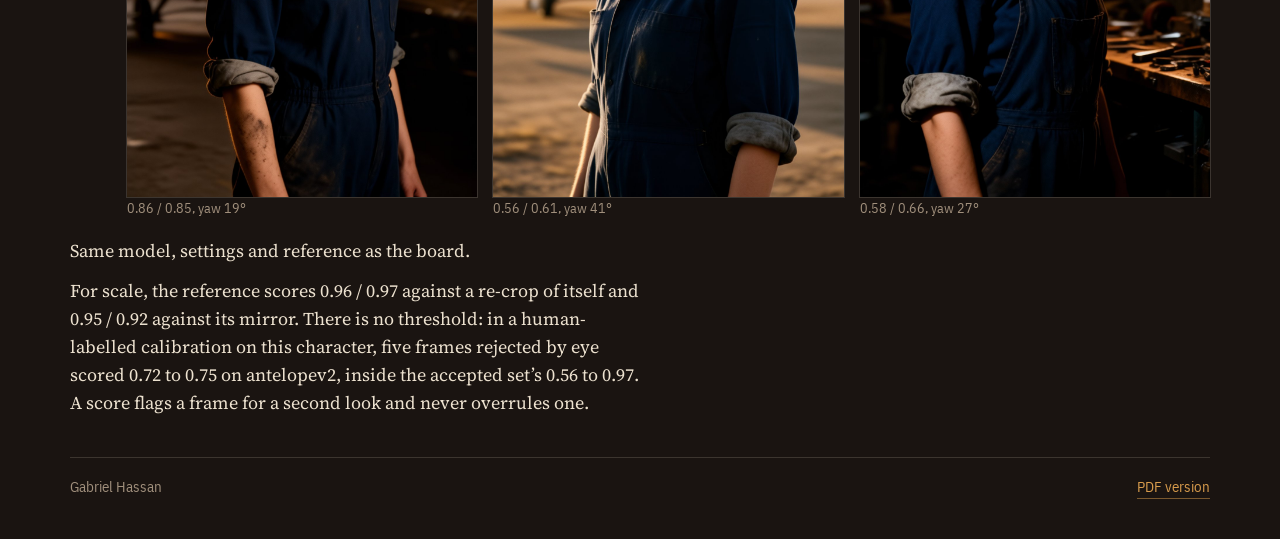
==== commit 26752ab5: "Caption wording: scoring floor, shot 08 sequence, 07 disagreement, scale paragraph" ====
--- a/index.html
+++ b/index.html
@@ -60,7 +60,7 @@
   .sheet .colhead { font-family: var(--sans); font-size: 15px; color: var(--wool); padding-bottom: 2px; }
   .sheet .rowhead { font-family: var(--sans); font-size: 15px; color: var(--leather); writing-mode: vertical-rl; transform: rotate(180deg); height: 100%; text-align: center; align-self: stretch; }
   .sheet .light { display: none; }
-  .sheet + .caption { margin-bottom: 40px; }
+  .sheet + .caption + .caption { margin-bottom: 40px; }
 
   footer { display: flex; justify-content: space-between; gap: 16px; flex-wrap: wrap; padding-top: 18px; border-top: 1px solid var(--hair); font-family: var(--sans); font-size: 15px; color: var(--leather); }
   footer a { text-decoration: none; border-bottom: 1px solid rgba(215, 155, 76, 0.5); }
@@ -149,8 +149,7 @@
         <figcaption><b>Reference</b>Every frame was conditioned on this image.</figcaption>
       </figure>
       <div>
-        <p class="caption">Eight shots above. Three outfits under three lighting setups below.</p>
-        <p class="caption">Scores follow the head turn: the lowest, 03 and 07, are turned 56° and 40° from camera. The eye’s calls fell elsewhere. On 08 both encoders preferred the render that was replaced, which did not read as her. The unrendered eyes in 01 and 02 sit under the floor, and only a close look caught them. 08 is also the softest frame, and the skin in 05 sits a touch waxy.</p>
+        <p class="caption">Scores follow the head turn: the lowest, 03 and 07, are turned 56° and 40° from camera, and 07 also looks 34° down, where the two encoders part company. The disagreement is the flag, not either number. An earlier render of 08 scored higher on both encoders but did not read as her; the Lightning pass shown here replaced it, and is the softest frame because it decodes at half the size. The unrendered eyes in 01 and 02 sit below the 128 px scoring floor, and only a close look caught them. The skin in 05 sits a touch waxy.</p>
         <table class="spec">
           <tr><th>Model</th><td>Qwen-Image-Edit 2511 in ComfyUI with the Qwen 2.5-VL text encoder. Shot 08 is a four-step Lightning pass of the same model.</td></tr>
           <tr><th>Identity</th><td>Held by the model from the reference image, with a prompt per shot.</td></tr>
@@ -220,6 +219,7 @@
       </div>
     </div>
     <p class="caption">Same model, settings and reference as the board.</p>
+    <p class="caption">For scale, the reference scores 0.96 / 0.97 against a re-crop of itself and 0.95 / 0.92 against its mirror. There is no threshold: in a human-labelled calibration on this character, five frames rejected by eye scored 0.72 to 0.75 on antelopev2, inside the accepted set’s 0.56 to 0.97. A score flags a frame for a second look and never overrules one.</p>
   </section>
 
   <footer><span>Gabriel Hassan</span><a href="Gabriel_Hassan_Aviator_Board.pdf">PDF version</a></footer>
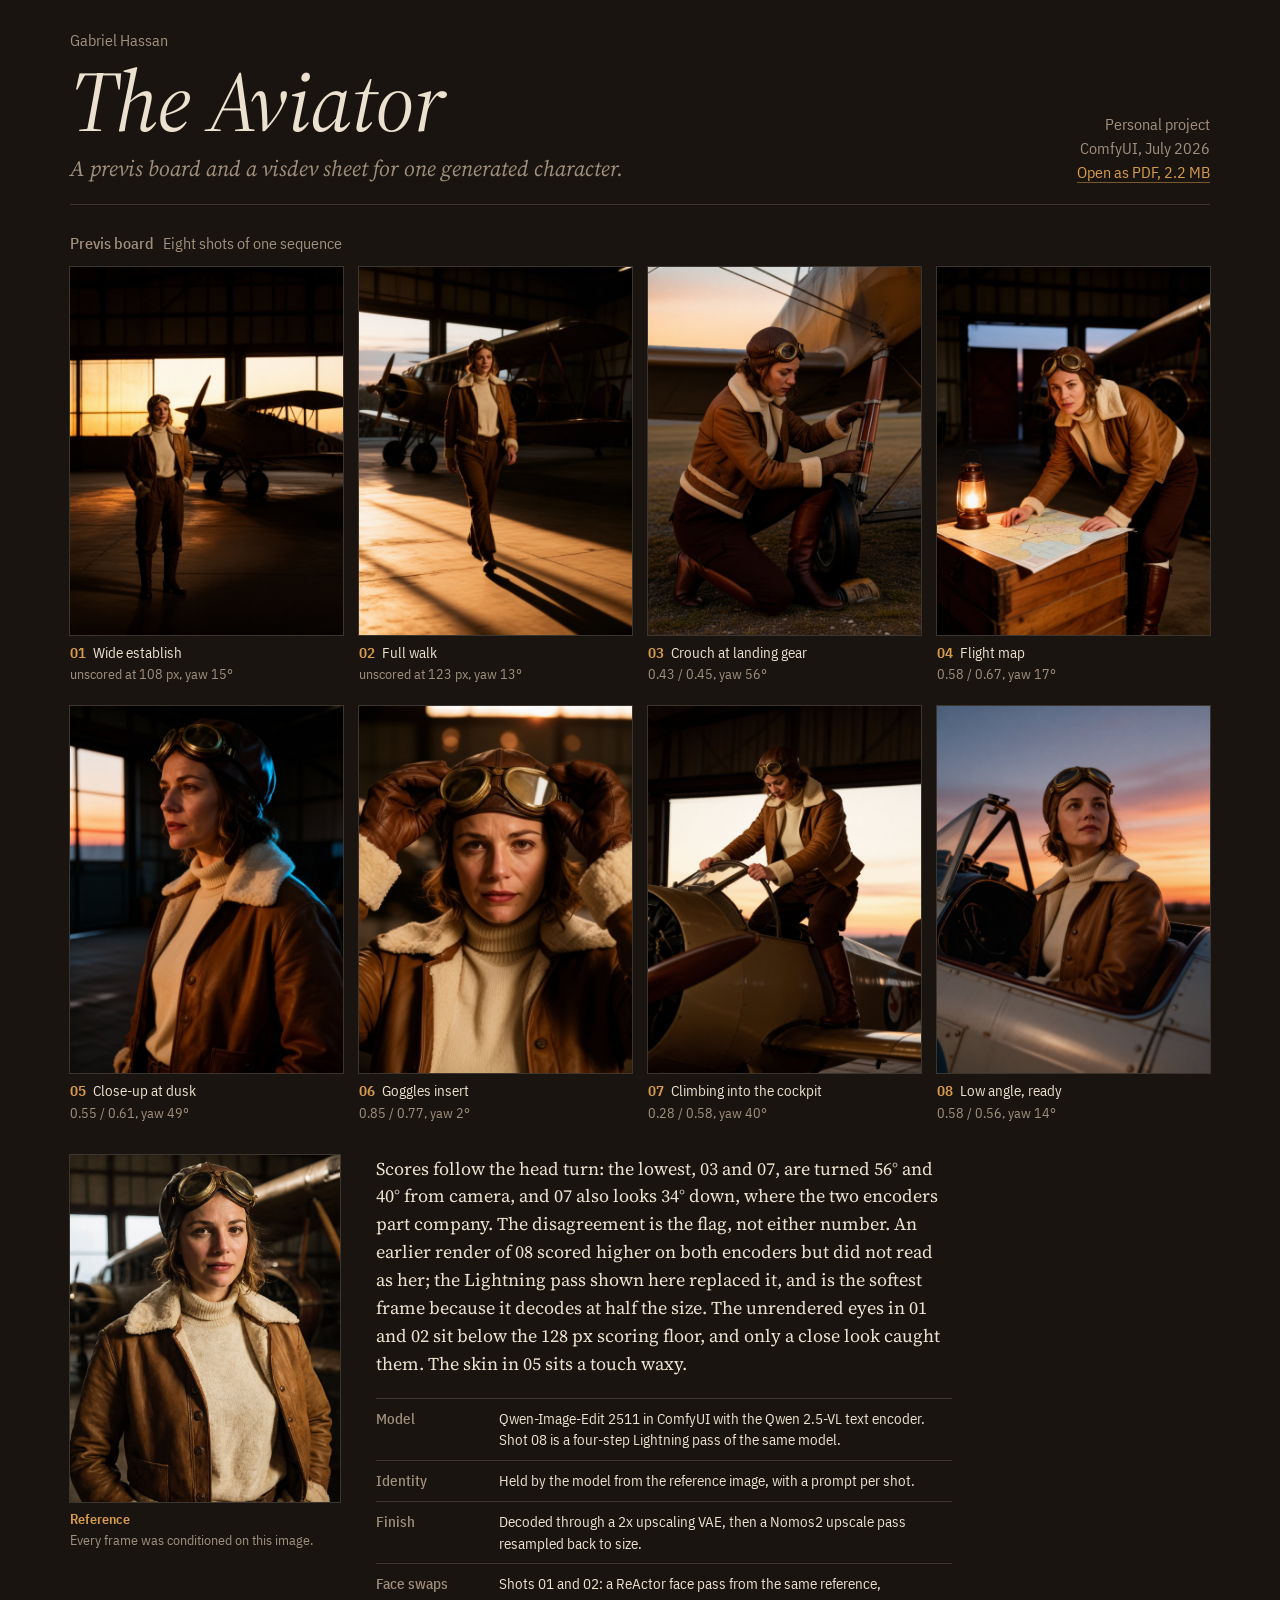
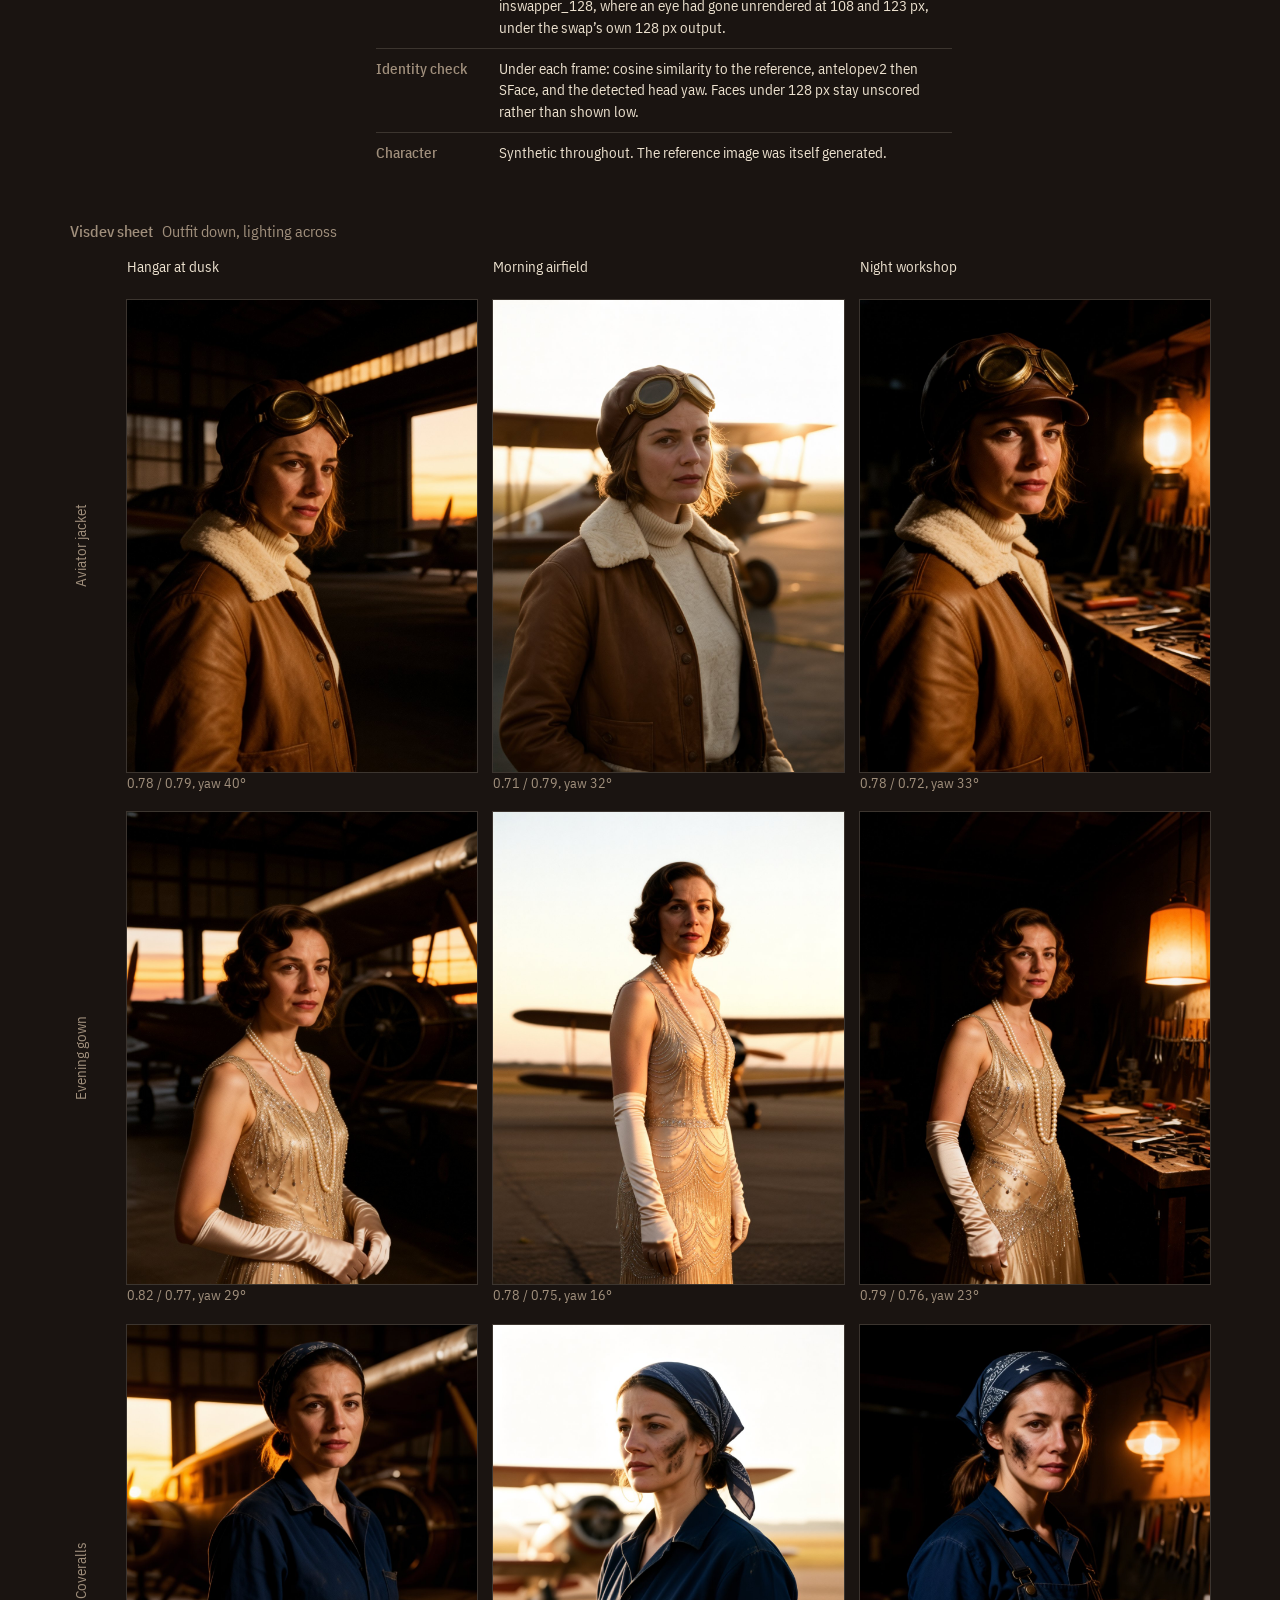
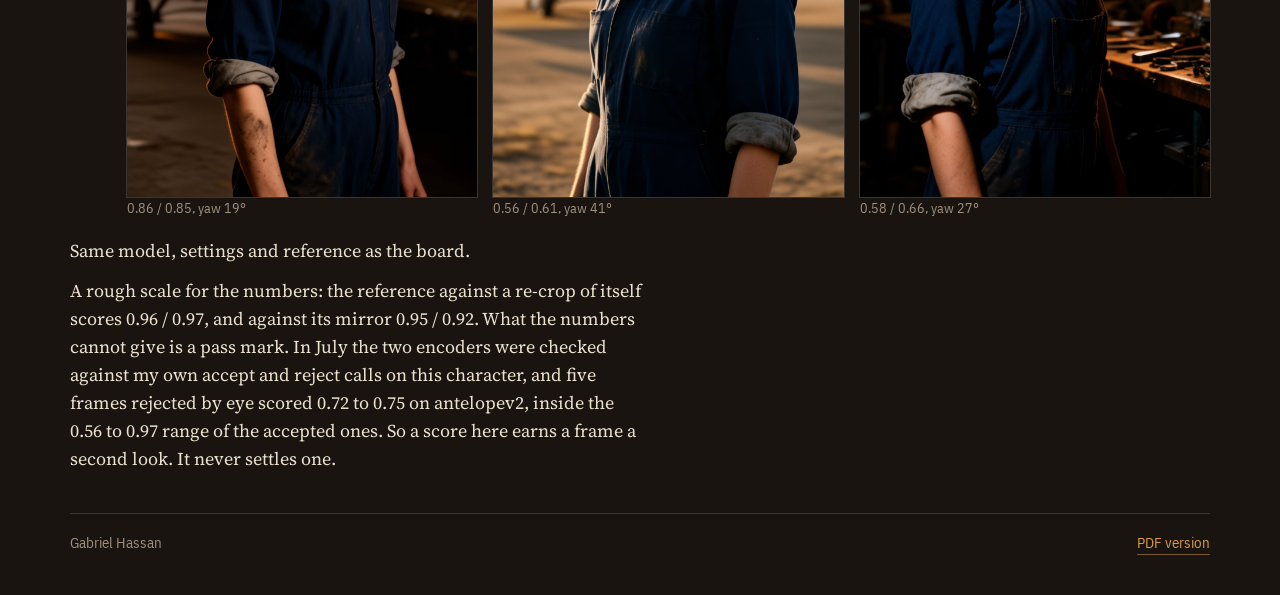
==== commit bfeabe9d: "Scale paragraph in plainer words" ====
--- a/index.html
+++ b/index.html
@@ -219,7 +219,7 @@
       </div>
     </div>
     <p class="caption">Same model, settings and reference as the board.</p>
-    <p class="caption">For scale, the reference scores 0.96 / 0.97 against a re-crop of itself and 0.95 / 0.92 against its mirror. There is no threshold: in a human-labelled calibration on this character, five frames rejected by eye scored 0.72 to 0.75 on antelopev2, inside the accepted set’s 0.56 to 0.97. A score flags a frame for a second look and never overrules one.</p>
+    <p class="caption">A rough scale for the numbers: the reference against a re-crop of itself scores 0.96 / 0.97, and against its mirror 0.95 / 0.92. What the numbers cannot give is a pass mark. In July the two encoders were checked against my own accept and reject calls on this character, and five frames rejected by eye scored 0.72 to 0.75 on antelopev2, inside the 0.56 to 0.97 range of the accepted ones. So a score here earns a frame a second look. It never settles one.</p>
   </section>
 
   <footer><span>Gabriel Hassan</span><a href="Gabriel_Hassan_Aviator_Board.pdf">PDF version</a></footer>
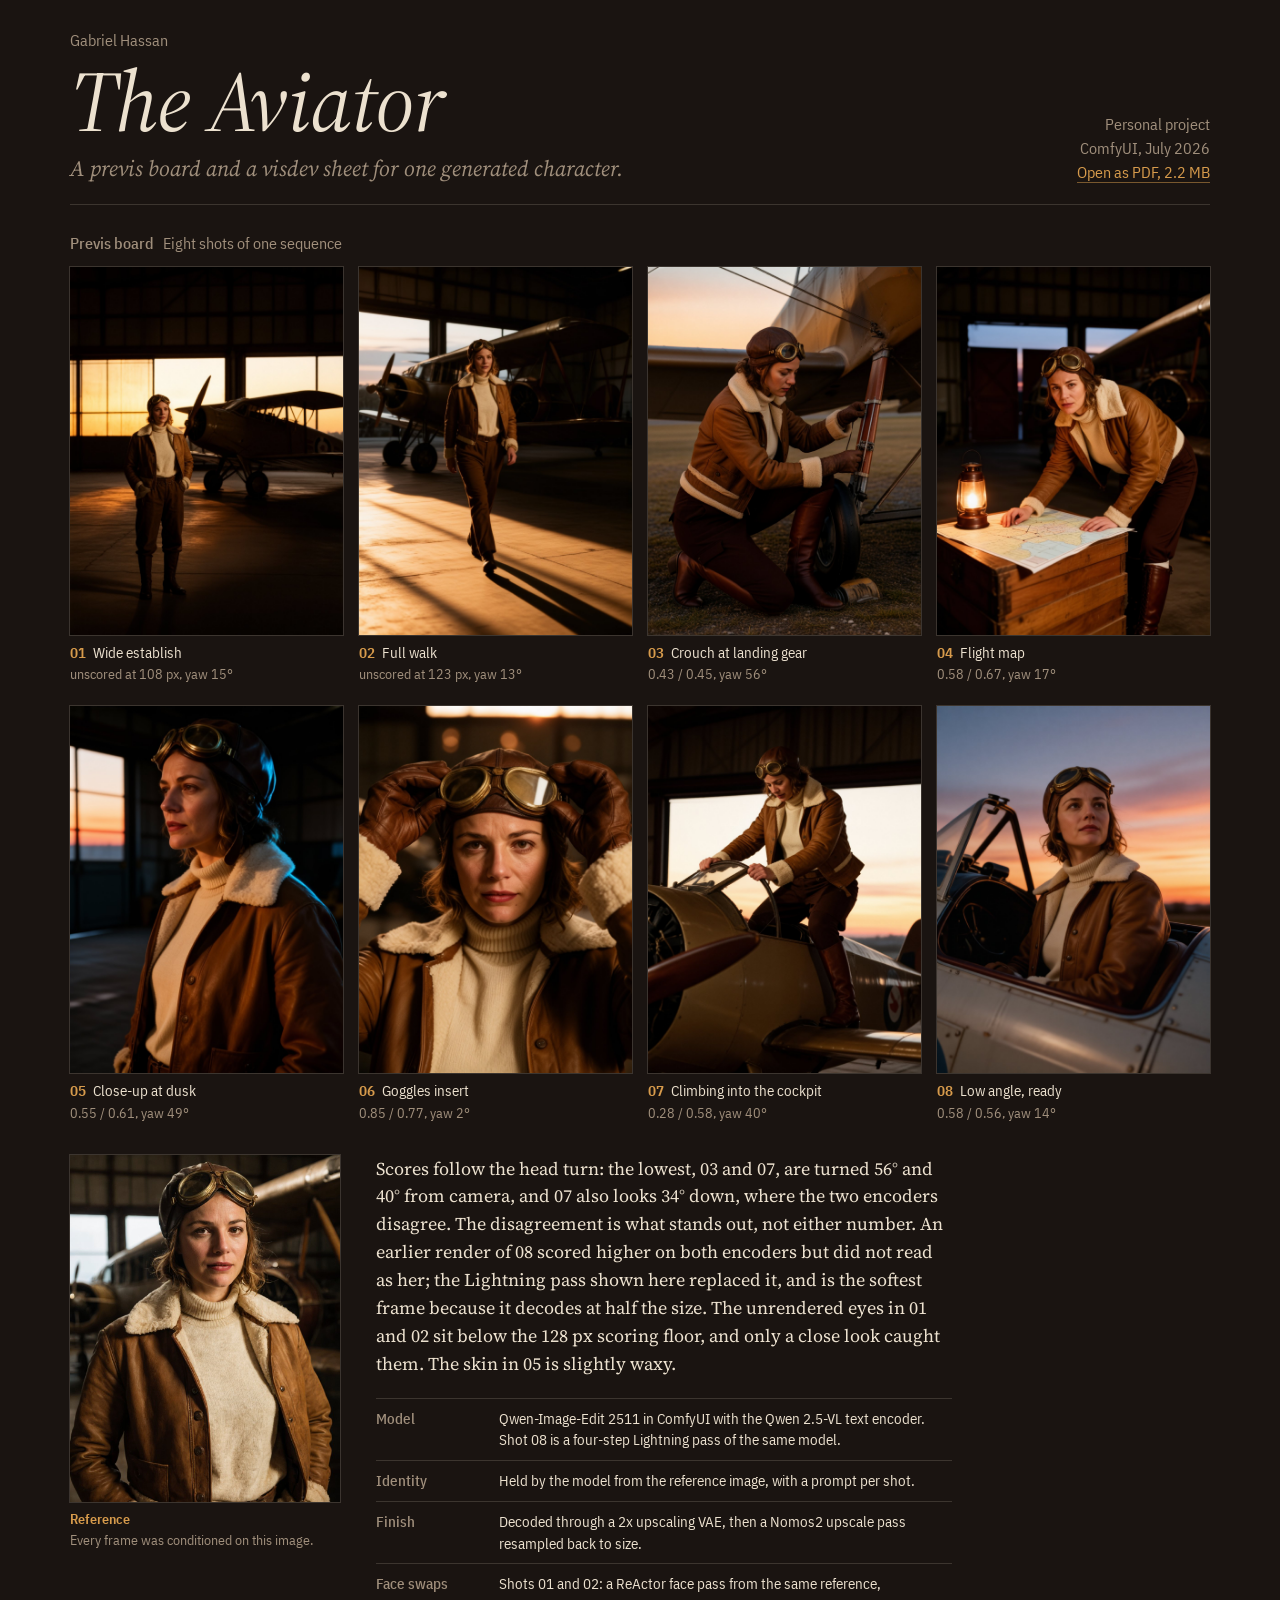
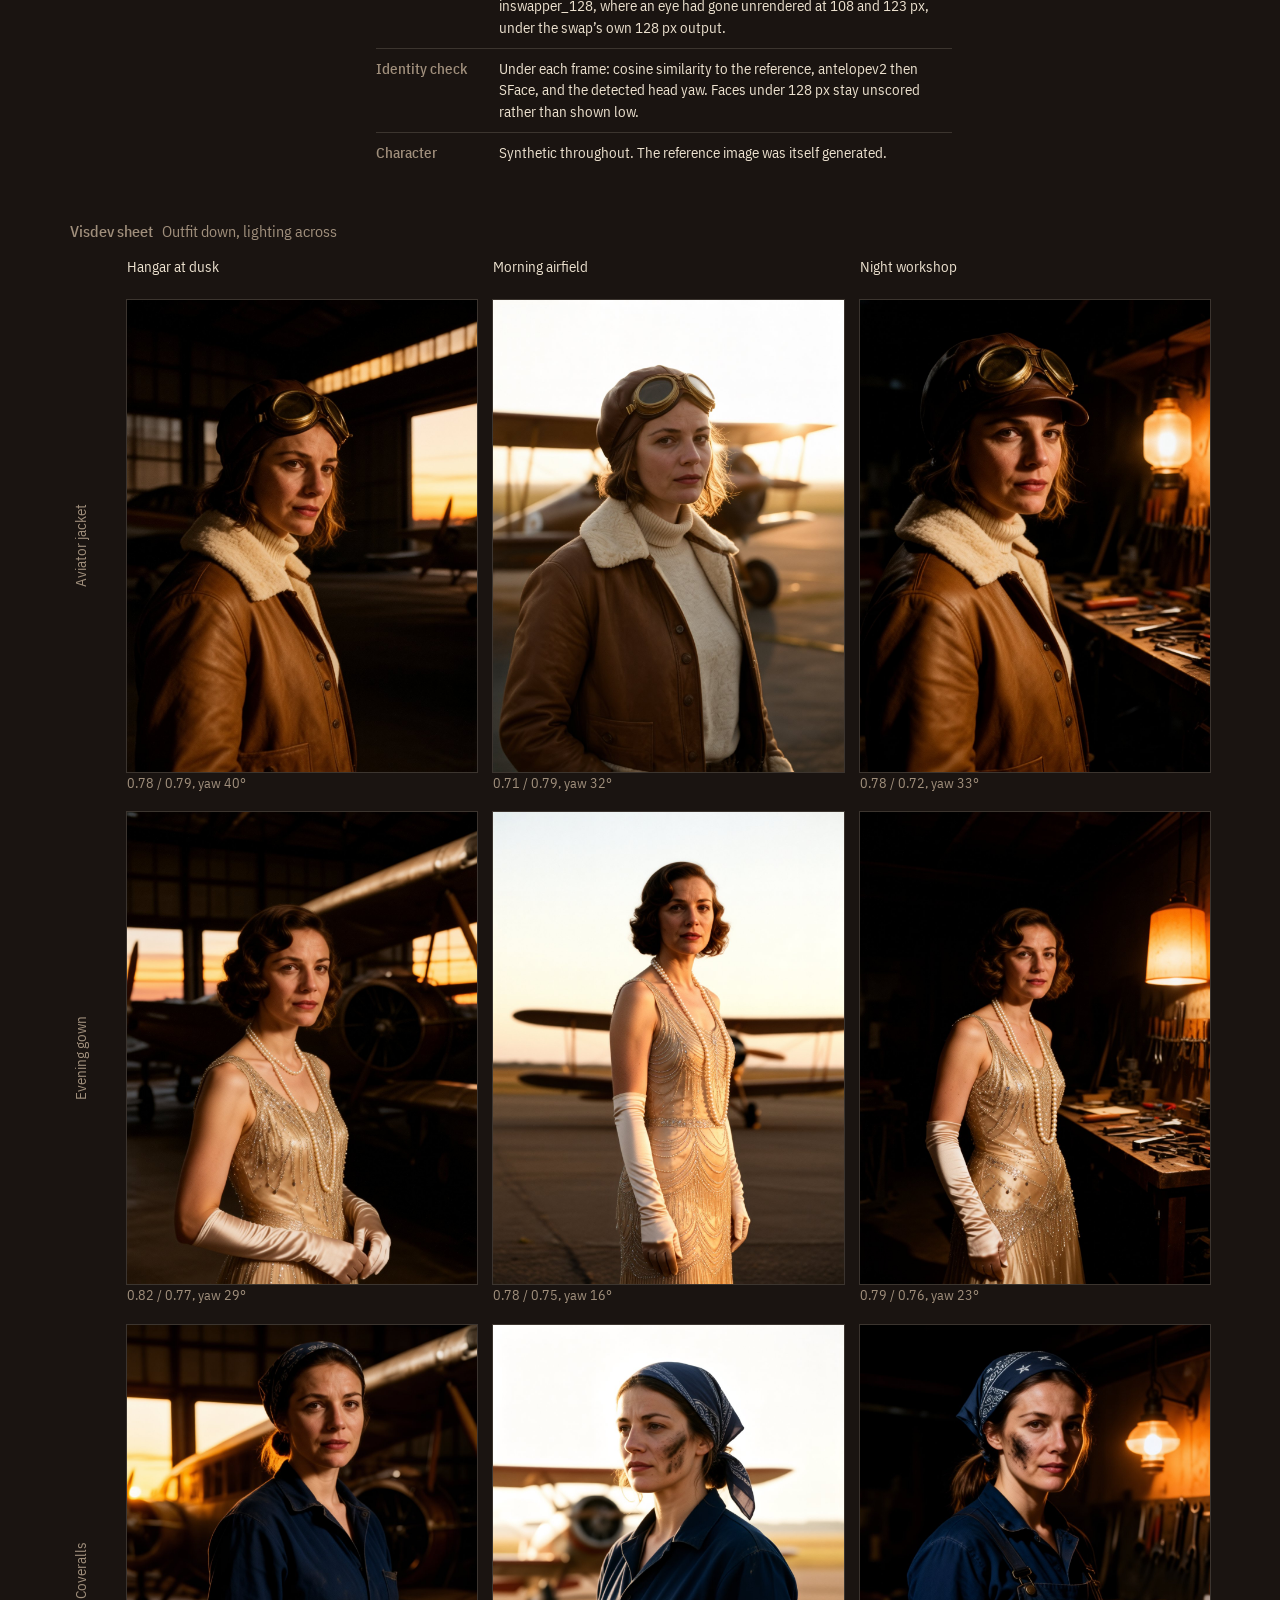
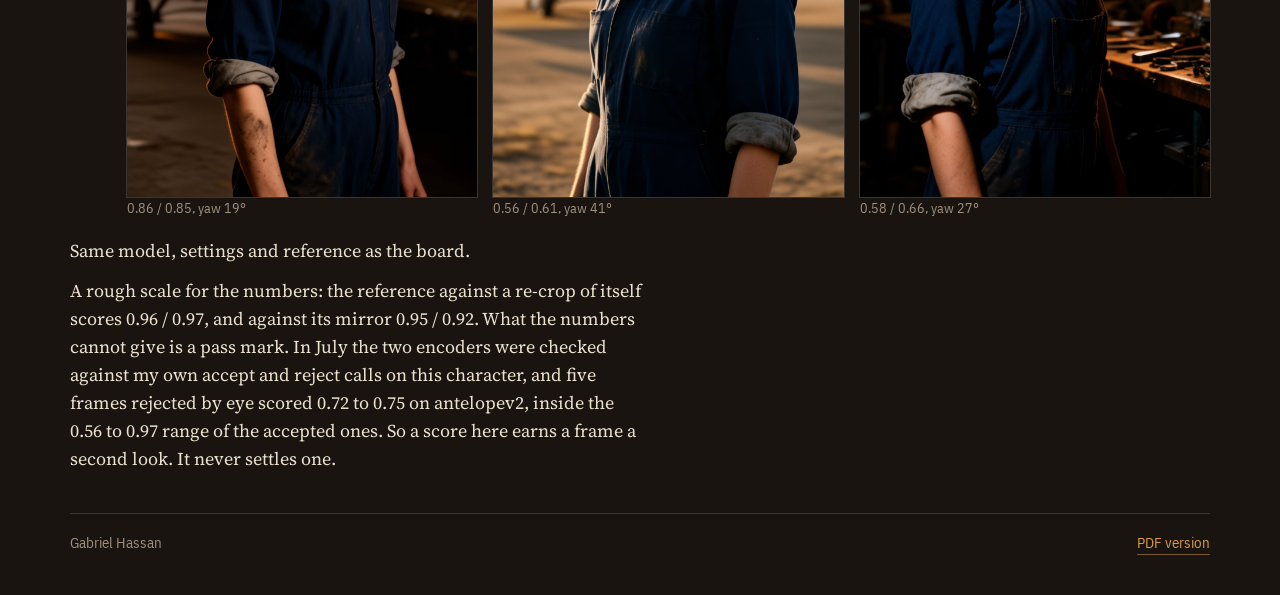
==== commit 69f1ddd2: "Plainer wording in the board caption" ====
--- a/index.html
+++ b/index.html
@@ -149,7 +149,7 @@
         <figcaption><b>Reference</b>Every frame was conditioned on this image.</figcaption>
       </figure>
       <div>
-        <p class="caption">Scores follow the head turn: the lowest, 03 and 07, are turned 56° and 40° from camera, and 07 also looks 34° down, where the two encoders part company. The disagreement is the flag, not either number. An earlier render of 08 scored higher on both encoders but did not read as her; the Lightning pass shown here replaced it, and is the softest frame because it decodes at half the size. The unrendered eyes in 01 and 02 sit below the 128 px scoring floor, and only a close look caught them. The skin in 05 sits a touch waxy.</p>
+        <p class="caption">Scores follow the head turn: the lowest, 03 and 07, are turned 56° and 40° from camera, and 07 also looks 34° down, where the two encoders disagree. The disagreement is what stands out, not either number. An earlier render of 08 scored higher on both encoders but did not read as her; the Lightning pass shown here replaced it, and is the softest frame because it decodes at half the size. The unrendered eyes in 01 and 02 sit below the 128 px scoring floor, and only a close look caught them. The skin in 05 is slightly waxy.</p>
         <table class="spec">
           <tr><th>Model</th><td>Qwen-Image-Edit 2511 in ComfyUI with the Qwen 2.5-VL text encoder. Shot 08 is a four-step Lightning pass of the same model.</td></tr>
           <tr><th>Identity</th><td>Held by the model from the reference image, with a prompt per shot.</td></tr>
